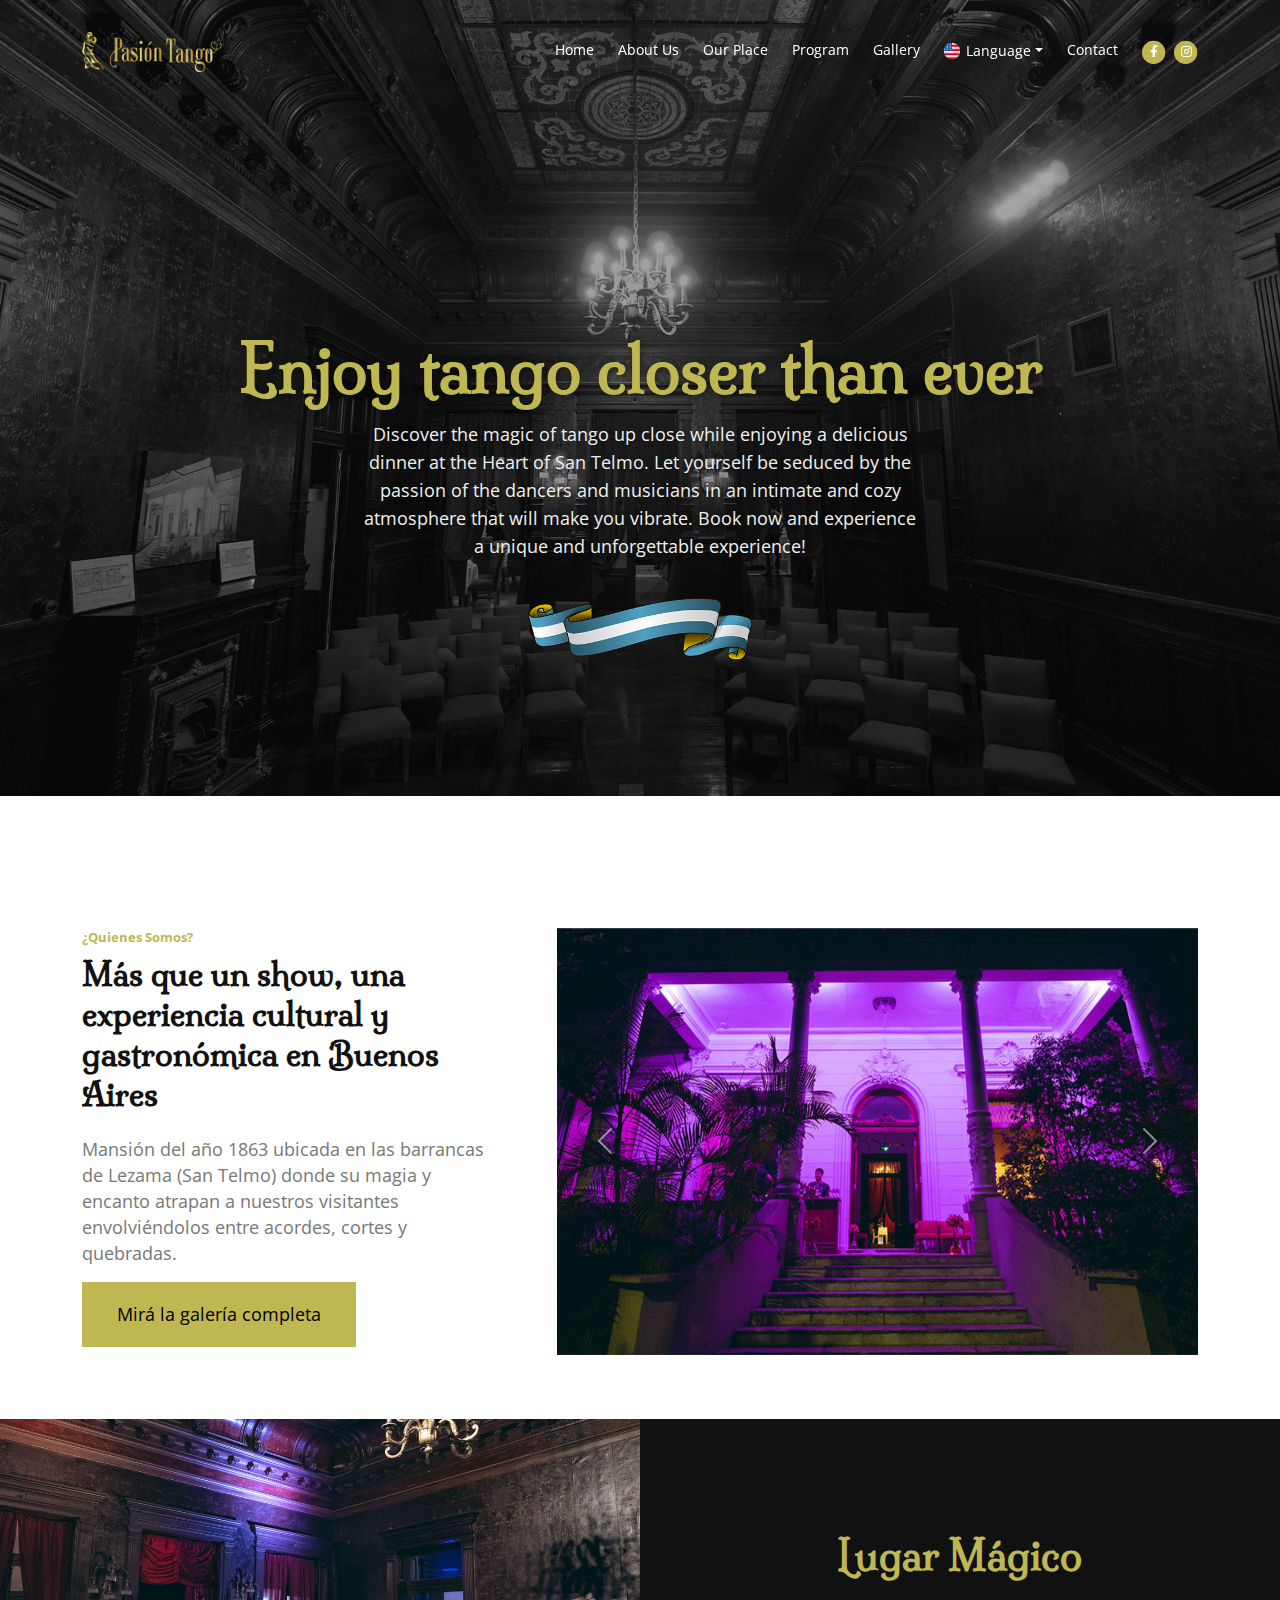
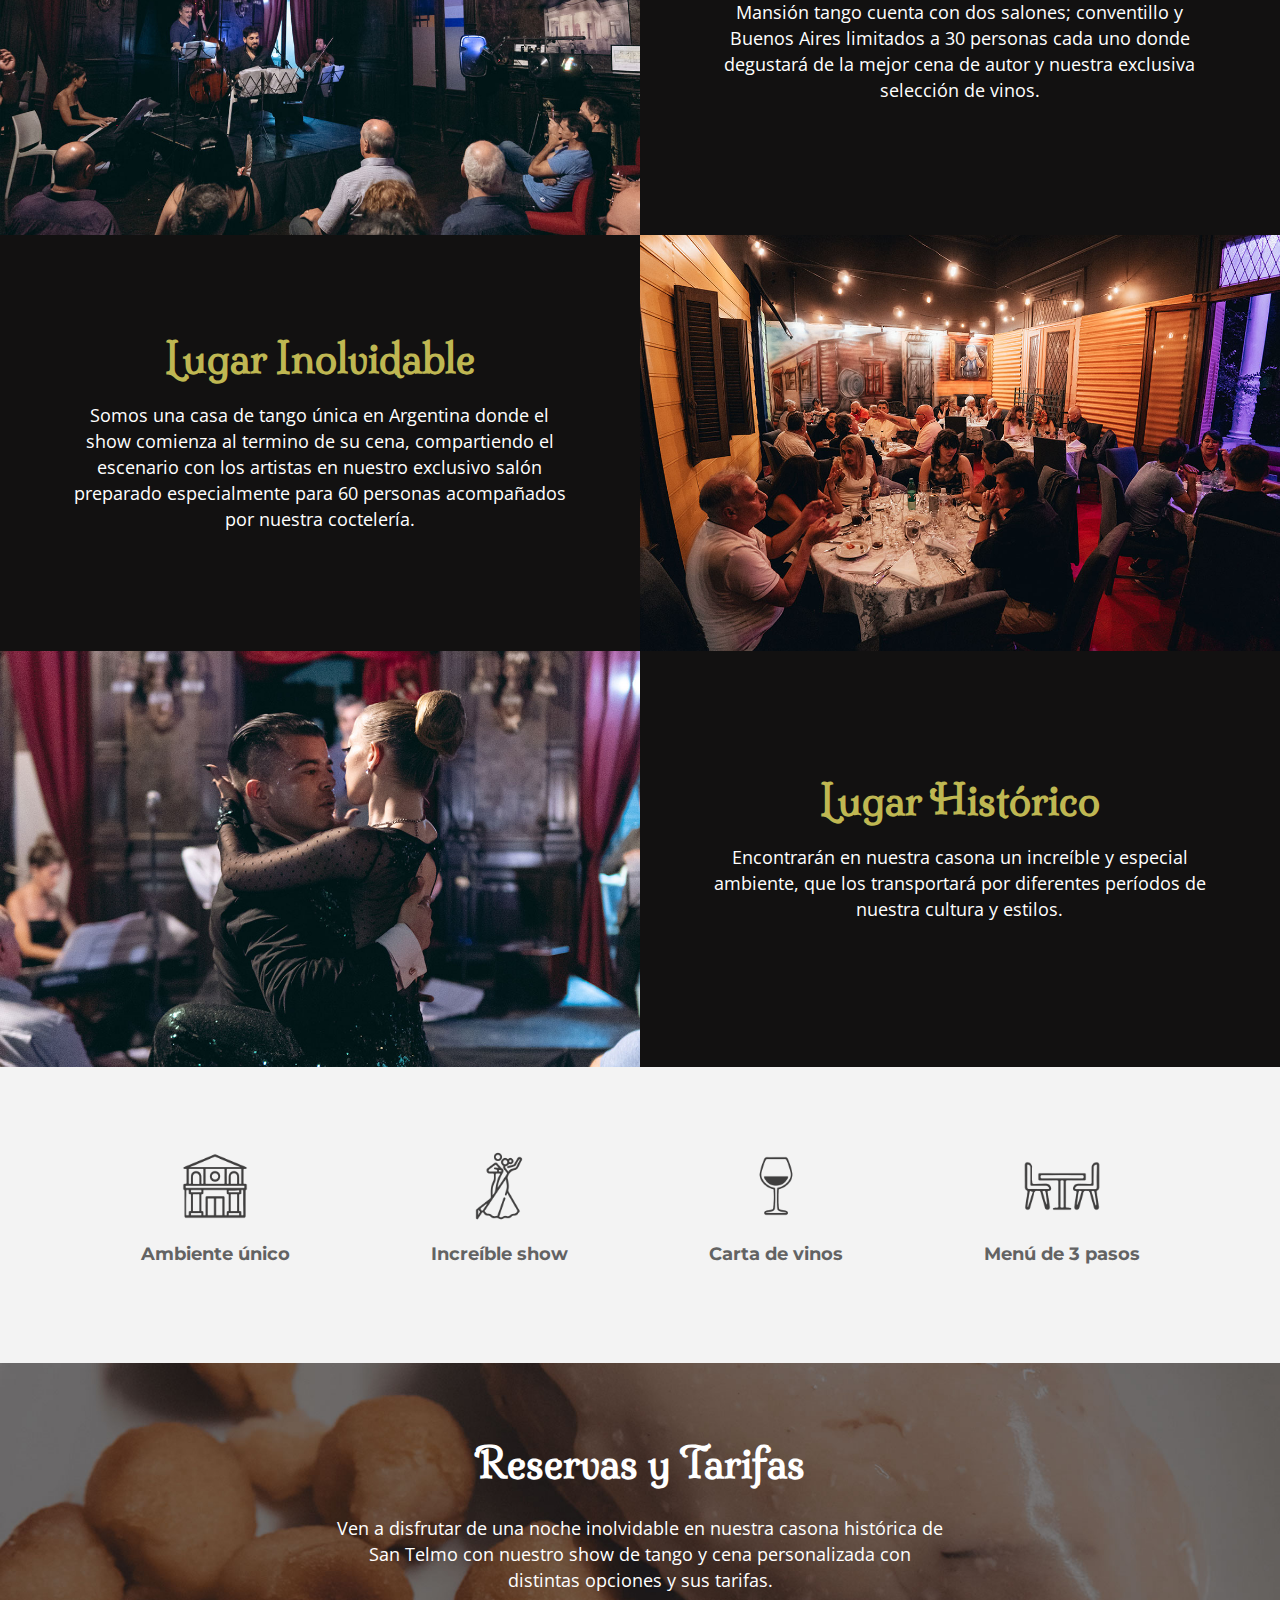
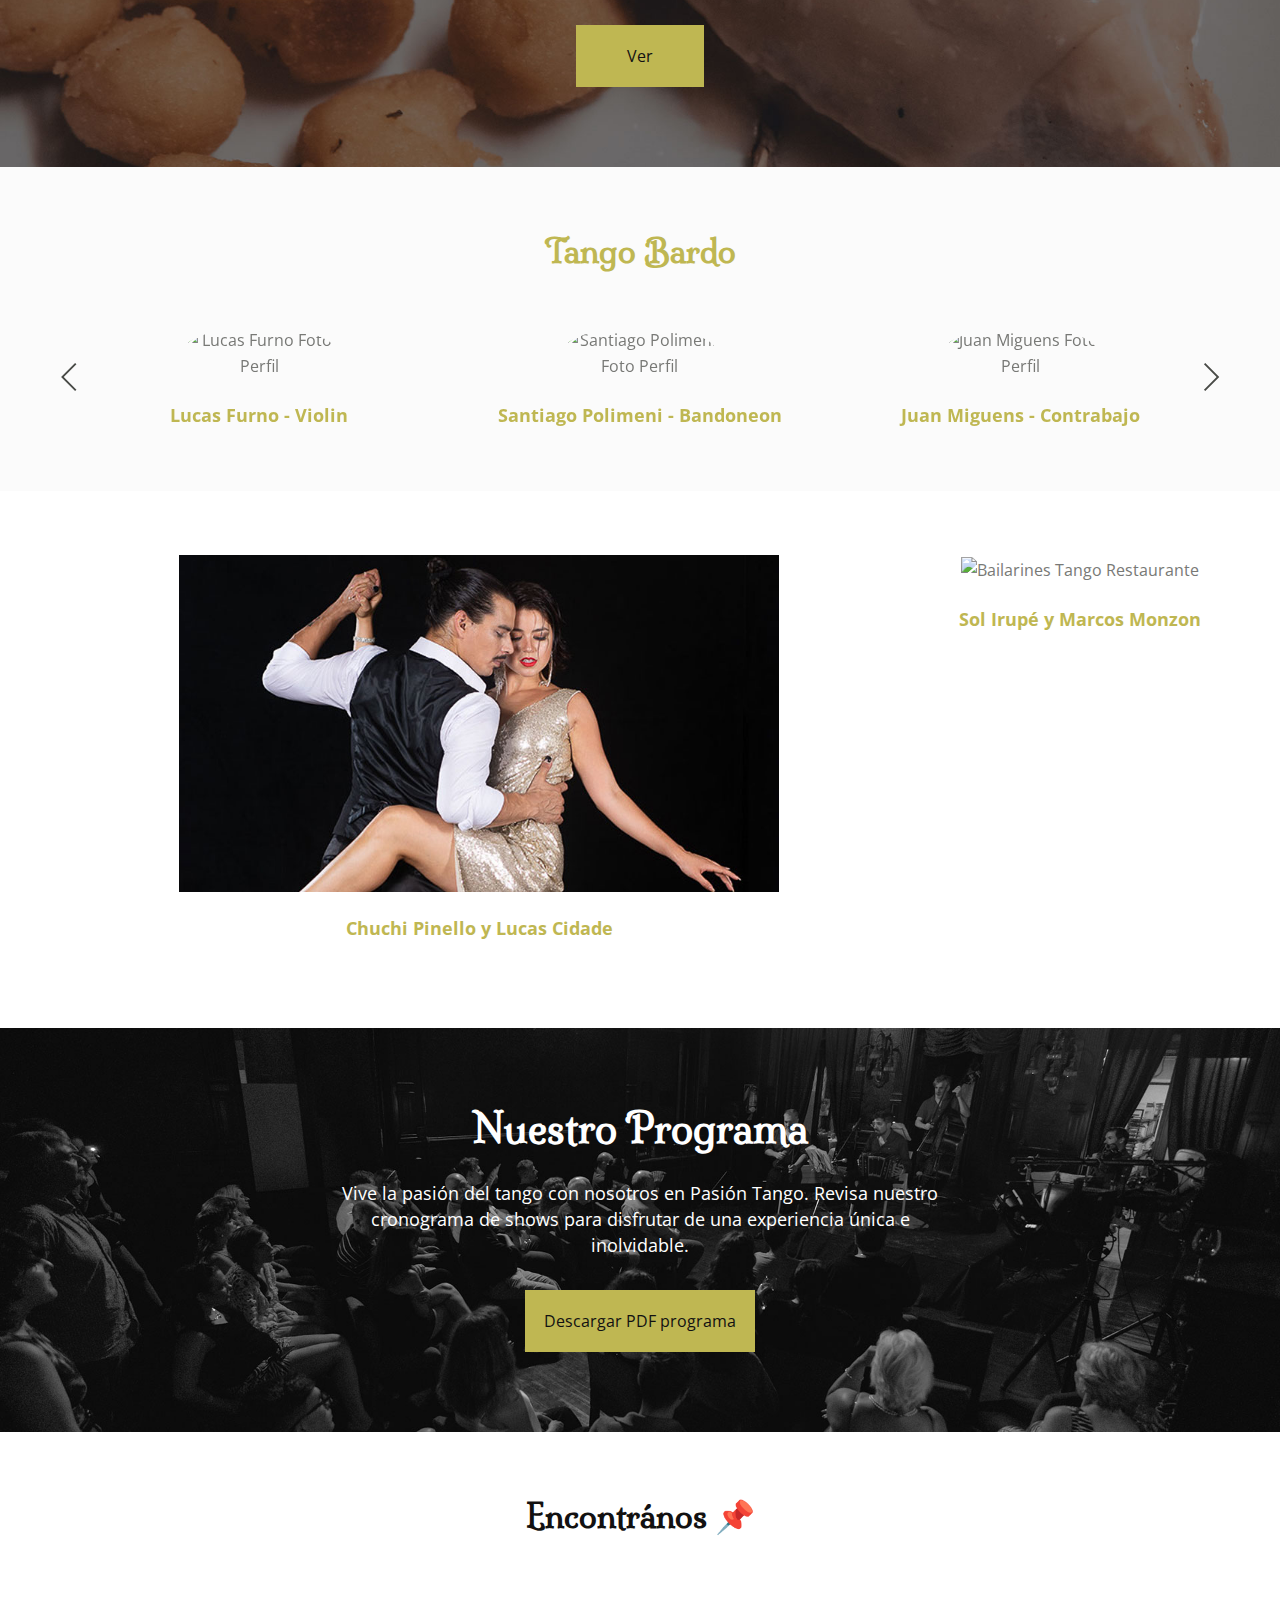
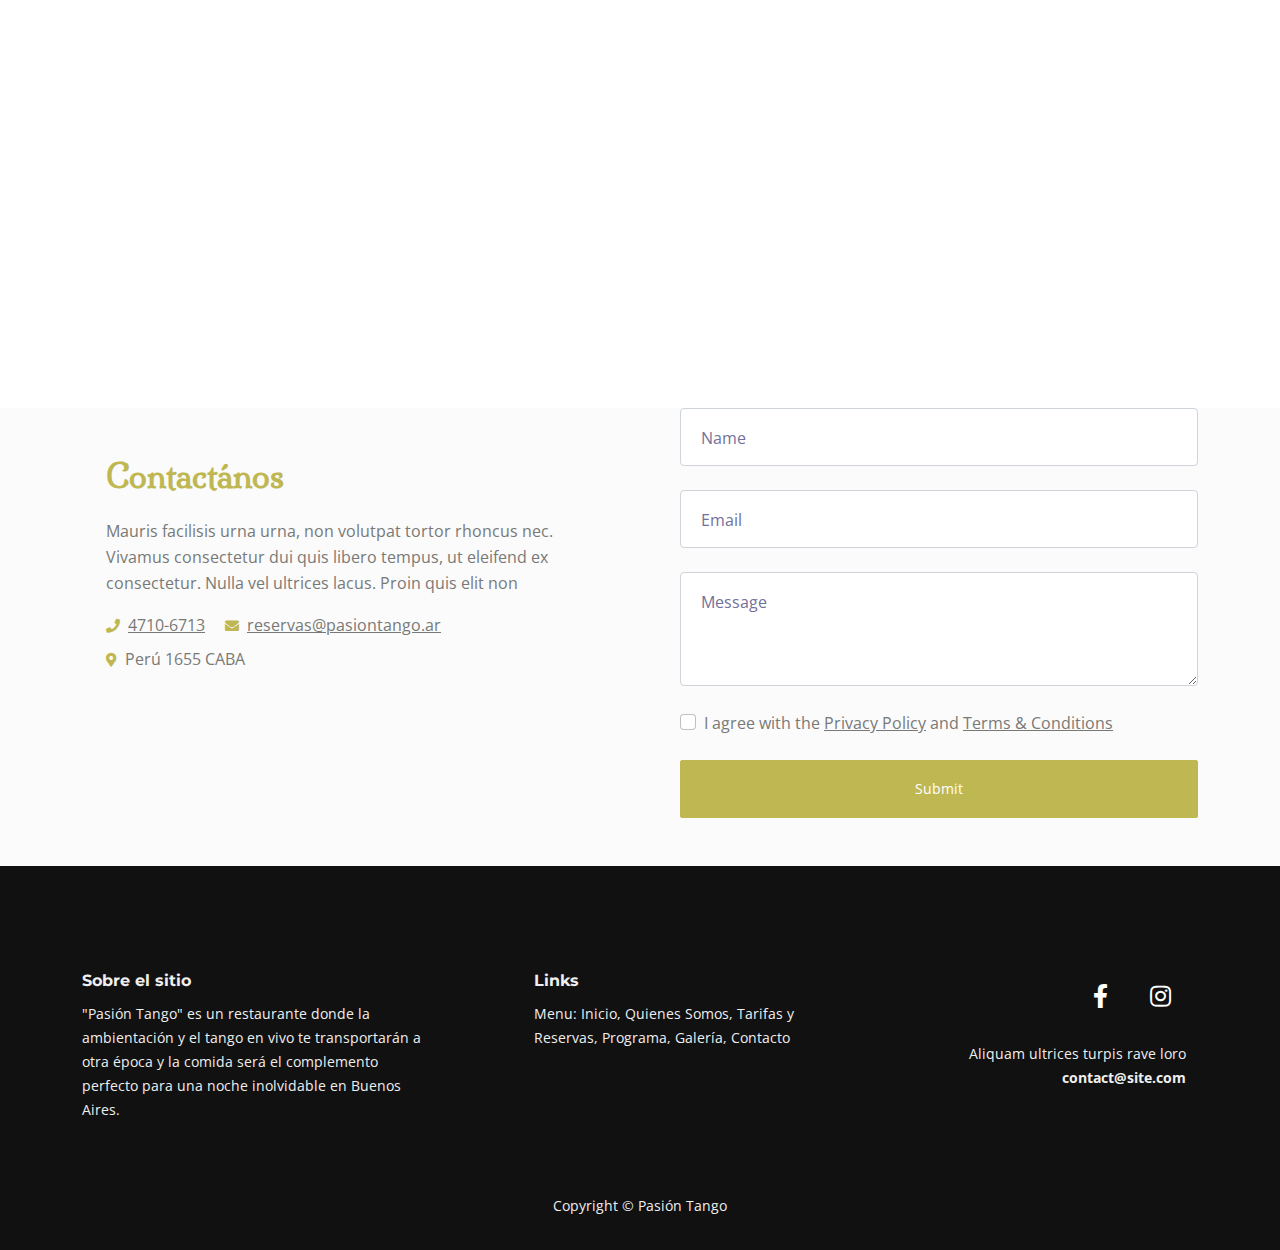
==== en/index.html @ 3864c531 "Fix src js, Remove contact form" ====
<!DOCTYPE html>
<html lang="es">
    <head>
        <script src="/js/recursos/head.js"></script>
    </head>
    <body data-bs-spy="scroll" data-bs-target="#navbarExample">
        
        <script src="/js/recursos/en/nav.js"></script>
        
        <!-- Header -->
        <header id="header" class="header">
            <div class="container">
                <div class="row">
                    <div class="col-lg-12">
                        <div class="text-container">
                            <h1 class="h1-large tituloPrincipal">Enjoy tango closer than ever</h1>
                            <p class="p-large">Discover the magic of tango up close while enjoying a delicious dinner at the
                                Heart of San Telmo. Let yourself be seduced by the passion of the dancers and musicians in
                                an intimate and cozy atmosphere that will make you vibrate. Book now and experience a
                                unique and unforgettable experience!</p>
                            <img class="logoBandera" src="/images/logos/logos-01.png" alt="Bandera argentina" loading="lazy">
                        </div> <!-- end of text-container -->
                    </div> <!-- end of col -->
                </div> <!-- end of row -->
            </div> <!-- end of container -->
        </header> <!-- end of header -->
        <!-- end of header -->

        <!-- Intro -->
        <div id="quienes-somos" class="basic-1">
            <div class="container">
                <div class="row">
                    <div class="col-lg-5">
                        <div class="text-container">
                            <div class="section-title">¿Quienes Somos?</div>
                            <h2 class="textoTipo1">Más que un show, una experiencia cultural y gastronómica en Buenos Aires</h2>
                            <p class="diesiochopx">Mansión del año 1863 ubicada en las barrancas de 
                                Lezama (San Telmo) donde su magia y encanto 
                                atrapan a nuestros visitantes envolviéndolos entre 
                                acordes, cortes y quebradas.</p>
                            <a href="/galeria/1.html"><button class="btn botonTipo1 text-black diesiochopx">Mirá la galería completa</button></a>
                        </div> <!-- end of text-container -->
                    </div> <!-- end of col -->
                    <div class="col-lg-7">
                        <div id="carouselExample" class="carousel slide">
                            <div class="carousel-inner">
                              <div class="carousel-item active">
                                <img src="/images/carrousel-1.jpg" class="d-block w-100" alt="Entrada Pasion Tango Restaurante" loading="lazy">
                              </div>
                              <div class="carousel-item">
                                <img src="/images/carrousel-2.jpg" class="d-block w-100" alt="Tragos Pasion Tango Restaurante" loading="lazy">
                              </div>
                              <div class="carousel-item">
                                <img src="/images/carrousel-3.jpg" class="d-block w-100" alt="Mesa Maradona Pintura Pasion Tango Restaurante" loading="lazy">
                              </div>
                              <div class="carousel-item">
                                <img src="/images/carrousel-4.jpg" class="d-block w-100" alt="Bailarines Pasion Tango Restaurante" loading="lazy">
                              </div>
                            </div>
                            <button class="carousel-control-prev" type="button" data-bs-target="#carouselExample" data-bs-slide="prev">
                              <span class="carousel-control-prev-icon" aria-hidden="true"></span>
                              <span class="visually-hidden">Anterior</span>
                            </button>
                            <button class="carousel-control-next" type="button" data-bs-target="#carouselExample" data-bs-slide="next">
                              <span class="carousel-control-next-icon" aria-hidden="true"></span>
                              <span class="visually-hidden">Siguiente</span>
                            </button>
                          </div>
                    </div> 
                </div>
            </div> 
        </div>

        <!-- Grid intercaldos -->
        
        <div id="nuestro-lugar" class="p-0 m-0">
            <div class="row p-0 m-0">
                <div class="col-12 col-md-6 order-2 order-md-1 p-0 bg-ordenamiento bg-pasiontango-1">
                    <!-- FONDO -->
                </div>
                <div class="col-12 col-md-6 bg-secundario order-1 order-md-2 d-flex justify-content-center align-items-center">
                    <div class="container w-90 text-center py-5">
                        <h2 class="fs-1 mb-4">Lugar Mágico</h2>
                        <p class="diesiochopx text-white">Mansión tango cuenta con dos salones; 
                            conventillo y Buenos Aires limitados a 30 
                            personas cada uno donde degustará de la 
                            mejor cena de autor y nuestra exclusiva 
                            selección de vinos.
                        </p>
                    </div>
                </div>
            </div>
            <div class="row p-0 m-0">
                <div class="col-12 col-md-6 bg-secundario d-flex justify-content-center align-items-center">
                    <div class="container w-90 text-center py-5">
                        <h2 class="fs-1 mb-4">Lugar Inolvidable</h2>
                        <p class="diesiochopx text-white">Somos una casa de tango única en Argentina 
                            donde el show comienza al termino de su cena, 
                            compartiendo el escenario con los artistas en 
                            nuestro exclusivo salón preparado 
                            especialmente para 60 personas acompañados 
                            por nuestra coctelería.
                        </p>
                    </div>
                </div>
                <div class="col-12 col-md-6 p-0 bg-ordenamiento bg-pasiontango-2">
                    <!-- FONDO -->
                </div>
            </div>
            <div class="row p-0 m-0">
                <div class="col-12 col-md-6 order-2 order-md-1 p-0 bg-ordenamiento bg-pasiontango-3">
                    <!-- FONDO -->
                </div>
                <div class="col-12 col-md-6 bg-secundario order-1 order-md-2 d-flex justify-content-center align-items-center">
                    <div class="container w-90 text-center py-5">
                        <h2 class="fs-1 mb-4">Lugar Histórico</h2>
                        <p class="diesiochopx text-white">Encontrarán en nuestra casona un increíble y 
                            especial ambiente, que los transportará por 
                            diferentes períodos de nuestra cultura y 
                            estilos.
                        </p>
                    </div>
                </div>
            </div>
        </div>

        
        <!-- Fin Grid intercaldos -->

        <div class="slider-1 bg-gris">
            <ul class="container list-unstyled li-space-lg d-flex justify-content-around flex-wrap gap-4">
                <li>
                    <img class="icon-li" src="/images/icon-ambiente.png" alt="Vector ambiente tango" loading="lazy">
                    <h5 class="diesiochopx texto-icon">Ambiente único</h5>
                </li>
                <li>
                    <img class="icon-li" src="/images/icon-show.png" alt="Vector tango baile" loading="lazy">
                    <h5 class="diesiochopx texto-icon">Increíble show</h5>
                </li>
                <li>
                    <img class="icon-li" src="/images/icon-vino.png" alt="Vector vino" loading="lazy">
                    <h5 class="diesiochopx texto-icon">Carta de vinos</h5>
                </li>
                <li>
                    <img class="icon-li" src="/images/icon-menu.png" alt="Vector mesa sillas" loading="lazy">
                    <h5 class="diesiochopx texto-icon">Menú de 3 pasos</h5>
                </li>

            </ul>
        </div>

        <!-- Tarifa -->
        <div class="container-fluid m-0 bg-tarifa text-center">
            <div class="container w-90 w-md-50">
                <h2 class="text-white pb-4 fs-1">Reservas y Tarifas</h2>
                <p class="diesiochopx text-white pb-3 ">Ven a disfrutar de una noche inolvidable 
                    en nuestra casona histórica de San Telmo con nuestro show de tango y cena
                        personalizada con distintas opciones y sus tarifas.
                </p>
                <a href="reservas.html"><button class="btn btn-seccion p-3 px-5">Ver</button></a>
            </div>
        </div>
        <!-- Fin Comida -->
        
        <!-- Testimonials -->
        <div class="slider-1 bg-gray">
            <div class="container">
                <div class="row">
                    <div class="col-lg-12">
                        <h2 class="h2-heading">Tango Bardo</h2>
                    </div> <!-- end of col -->
                </div> <!-- end of row -->
                <div class="row">
                    <div class="col-lg-12">

                        <!-- Card Slider -->
                        <div class="slider-container">
                            <div class="swiper-container card-slider">
                                <div class="swiper-wrapper">
                                    
                                    <!-- Slide -->
                                    <div class="swiper-slide">
                                        <div class="card">
                                            <img class="card-image w-50 h-50" src="images/artista-01.jpg" alt="Lucas Furno Foto Perfil" loading="lazy">
                                            <div class="card-body">
                                                <!-- <p class="testimonial-text">Mauris facilisis urna urna, non volutpat tortor rhoncus nec. Vivamus consectetur dui quis libero tempus ut eleifend</p> -->
                                                <p class="testimonial-author">Lucas Furno - Violin</p>
                                            </div>
                                        </div>
                                    </div> <!-- end of swiper-slide -->
                                    <!-- end of slide -->
            
                                    <!-- Slide -->
                                    <div class="swiper-slide">
                                        <div class="card">
                                            <img class="card-image w-50 h-50" src="images/artista-02.png" alt="Santiago Polimeni Foto Perfil" loading="lazy">
                                            <div class="card-body">
                                                <!-- <p class="testimonial-text">Mauris facilisis urna urna, non volutpat tortor rhoncus nec. Vivamus consectetur dui quis libero tempus ut eleifend</p> -->
                                                <p class="testimonial-author">Santiago Polimeni - Bandoneon</p>
                                            </div>
                                        </div>        
                                    </div> <!-- end of swiper-slide -->
                                    <!-- end of slide -->
            
                                    <!-- Slide -->
                                    <div class="swiper-slide">
                                        <div class="card">
                                            <img class="card-image w-50 h-50" src="images/artista-03.png" alt="Juan Miguens Foto Perfil" loading="lazy">
                                            <div class="card-body">
                                                <!-- <p class="testimonial-text">Mauris facilisis urna urna, non volutpat tortor rhoncus nec. Vivamus consectetur dui quis libero tempus ut eleifend</p> -->
                                                <p class="testimonial-author">Juan Miguens - Contrabajo</p>
                                            </div>
                                        </div>        
                                    </div> <!-- end of swiper-slide -->
                                    <!-- end of slide -->
            
                                    <!-- Slide -->
                                    <div class="swiper-slide">
                                        <div class="card">
                                            <img class="card-image w-50 h-50" src="images/artista-04.png" alt="Lorena Donvito Foto Perfil" loading="lazy">
                                            <div class="card-body">
                                                <!-- <p class="testimonial-text">Mauris facilisis urna urna, non volutpat tortor rhoncus nec. Vivamus consectetur dui quis libero tempus ut eleifend</p> -->
                                                <p class="testimonial-author">Lorena Donvito - Piano</p>
                                            </div>
                                        </div>
                                    </div> <!-- end of swiper-slide -->
                                    <!-- end of slide -->
            
                                    <!-- Slide -->
                                    <div class="swiper-slide">
                                        <div class="card">
                                            <img class="card-image w-50 h-50" src="images/artista-05.png" alt="Antonela Alfonso Foto Perfil" loading="lazy">
                                            <div class="card-body">
                                                <!-- <p class="testimonial-text">Mauris facilisis urna urna, non volutpat tortor rhoncus nec. Vivamus consectetur dui quis libero tempus ut eleifend</p> -->
                                                <p class="testimonial-author">Antonela Alfonso - Cantante</p>
                                            </div>
                                        </div>        
                                    </div> <!-- end of swiper-slide -->
                                    <!-- end of slide -->
                                
                                </div> <!-- end of swiper-wrapper -->
            
                                <!-- Add Arrows -->
                                <div class="swiper-button-next"></div>
                                <div class="swiper-button-prev"></div>
                                <!-- end of add arrows -->
            
                            </div> <!-- end of swiper-container -->
                        </div> <!-- end of slider-container -->
                        <!-- end of card slider -->

                    </div> <!-- end of col -->
                </div> <!-- end of row -->
            </div> <!-- end of container -->
        </div> <!-- end of slider-1 -->
        <!-- end of testimonials -->

        <!-- Bailarines -->

        <div class="slider-1">
            <div class="d-flex flex-wrap flex-md-nowrap justify-content-evenly text-center">
                <div>
                    <img class="w-75" src="/images/prueba-1.jpg" alt="Bailarines Tango Restaurante">
                    <p class="testimonial-author py-4">Chuchi Pinello y Lucas Cidade</p>
                </div>
                <div>
                    <img class="w-75" src="images/prueba-2.jpg" alt="Bailarines Tango Restaurante">
                    <p class="testimonial-author py-4">Sol Irupé y Marcos Monzon</p>
                </div>
            </div>
        </div>
        
        <!-- Programa -->
        <div id="programa" class="container-fluid m-0 bg-programa">
            <div class="container w-90 w-md-50 text-center">
                <h2 class="text-white pb-4 fs-1">Nuestro Programa</h2>
                <p class="diesiochopx text-white pb-3">Vive la pasión del tango con nosotros en Pasión Tango. Revisa 
                    nuestro cronograma de shows para disfrutar de una experiencia 
                    única e inolvidable.
                </p>
                <a href="#"><button class="btn btn-seccion p-3">Descargar PDF programa</button></a>
            </div>
        </div>
        <!-- Fin Programa -->

        <div class="slider-1">
            <div class="container">
                <h2 class="textoTipo1">Encontrános 📌</h2>
            </div>
            <div class="container-fluid d-flex justify-content-center">
                <iframe class="py-5 mapa" src="https://www.google.com/maps/embed?pb=!1m18!1m12!1m3!1d5579.065919482887!2d-58.37707742043907!3d-34.627922902210976!2m3!1f0!2f0!3f0!3m2!1i1024!2i768!4f13.1!3m3!1m2!1s0x95bccb32fc1816df%3A0x96a2feb05ee2905d!2sPer%C3%BA%201655%2C%20C1141%20CABA!5e0!3m2!1ses!2sar!4v1681873330015!5m2!1ses!2sar" width="80%" height="550px" style="border:0;" allowfullscreen="" loading="lazy" referrerpolicy="no-referrer-when-downgrade"></iframe>
            </div>
        </div>

        <!-- Contact -->
        <div id="contact" class="form-2 bg-gray pt-0">
            <div class="container">
                <div class="row">
                    <div class="col-lg-6">
                        <div class="container text-start">
                            <div class="d-flex justify-content-center justify-content-md-start">
                                <img class="contactanos-image mb-5" src="/images/contactanos-image.png" alt="Pasion Tango Diseño" loading="lazy">
                            </div>
                            <div>
                                <h2>Contactános</h2>
                                <p>Mauris facilisis urna urna, non volutpat tortor rhoncus nec. Vivamus consectetur dui quis libero tempus, ut eleifend ex consectetur. Nulla vel ultrices lacus. Proin quis elit non</p>
                                <ul class="list-unstyled li-space-lg">
                                    <li><i class="fas fa-phone"></i><a href="tel:003024630820">4710-6713</a></li>
                                    <li><i class="fas fa-envelope"></i><a href="mailto:reservas@pasiontango.ar">reservas@pasiontango.ar</a></li>
                                    <li class="address"><i class="fas fa-map-marker-alt"></i>Perú 1655 CABA</li>
                                </ul>
                            </div>
                        </div>
                    </div>
                    
                    <div class="col-lg-6">

                        <!-- Contact Form -->
                        <form>
                            <div class="mb-4 form-floating">
                                <input type="text" class="form-control" id="floatingInput4" placeholder="Name">
                                <label for="floatingInput4">Name</label>
                            </div>
                            <div class="mb-4 form-floating">
                                <input type="email" class="form-control" id="floatingInput5" placeholder="name@example.com">
                                <label for="floatingInput5">Email</label>
                            </div>
                            <div class="mb-4 form-floating">
                                <textarea class="form-control" id="floatingTextarea1" placeholder="Your message here" rows="4"></textarea>
                                <label for="floatingTextarea1">Message</label>
                            </div>
                            <div class="mb-4 form-check">
                                <input type="checkbox" class="form-check-input" id="exampleCheck2">
                                <label class="form-check-label" for="exampleCheck2">I agree with the <a href="privacy.html">Privacy Policy</a> and <a href="terms.html">Terms & Conditions</a></label>
                            </div>
                            <button type="submit" class="form-control-submit-button">Submit</button>
                        </form>
                        <!-- end of contact form -->
                        
                    </div> <!-- end of col -->
                </div> <!-- end of row -->
            </div> <!-- end of container -->
        </div> <!-- end of form-2 -->
        <!-- end of contact -->

        <script src="/js/recursos/footer.js"></script>

        <!-- Copyright -->
        <div class="copyright">
            <div class="container">
                <div class="row">
                    <div class="col-lg-12">
                        <p class="p-small">Copyright © Pasión Tango</p>
                    </div> <!-- end of col -->
                </div> <!-- enf of row -->
            </div> <!-- end of container -->
        </div> <!-- end of copyright --> 
        <!-- end of copyright -->
        

        <!-- Back To Top Button -->
        <button onclick="topFunction()" id="myBtn">
            <img src="../images/up-arrow.png" alt="alternative">
        </button>
        <!-- end of back to top button -->
            
        <!-- Scripts -->
        <script src="/js/bootstrap.min.js"></script> <!-- Bootstrap framework -->
        <script src="/js/swiper.min.js"></script> <!-- Swiper for image and text sliders -->
        <script src="/js/replaceme.min.js"></script> <!-- ReplaceMe for rotating text -->
        <script src="/js/isotope.pkgd.min.js"></script> <!-- Isotope for filter -->
        <script src="/js/scripts.js"></script> <!-- Custom scripts -->
    </body>
</html>
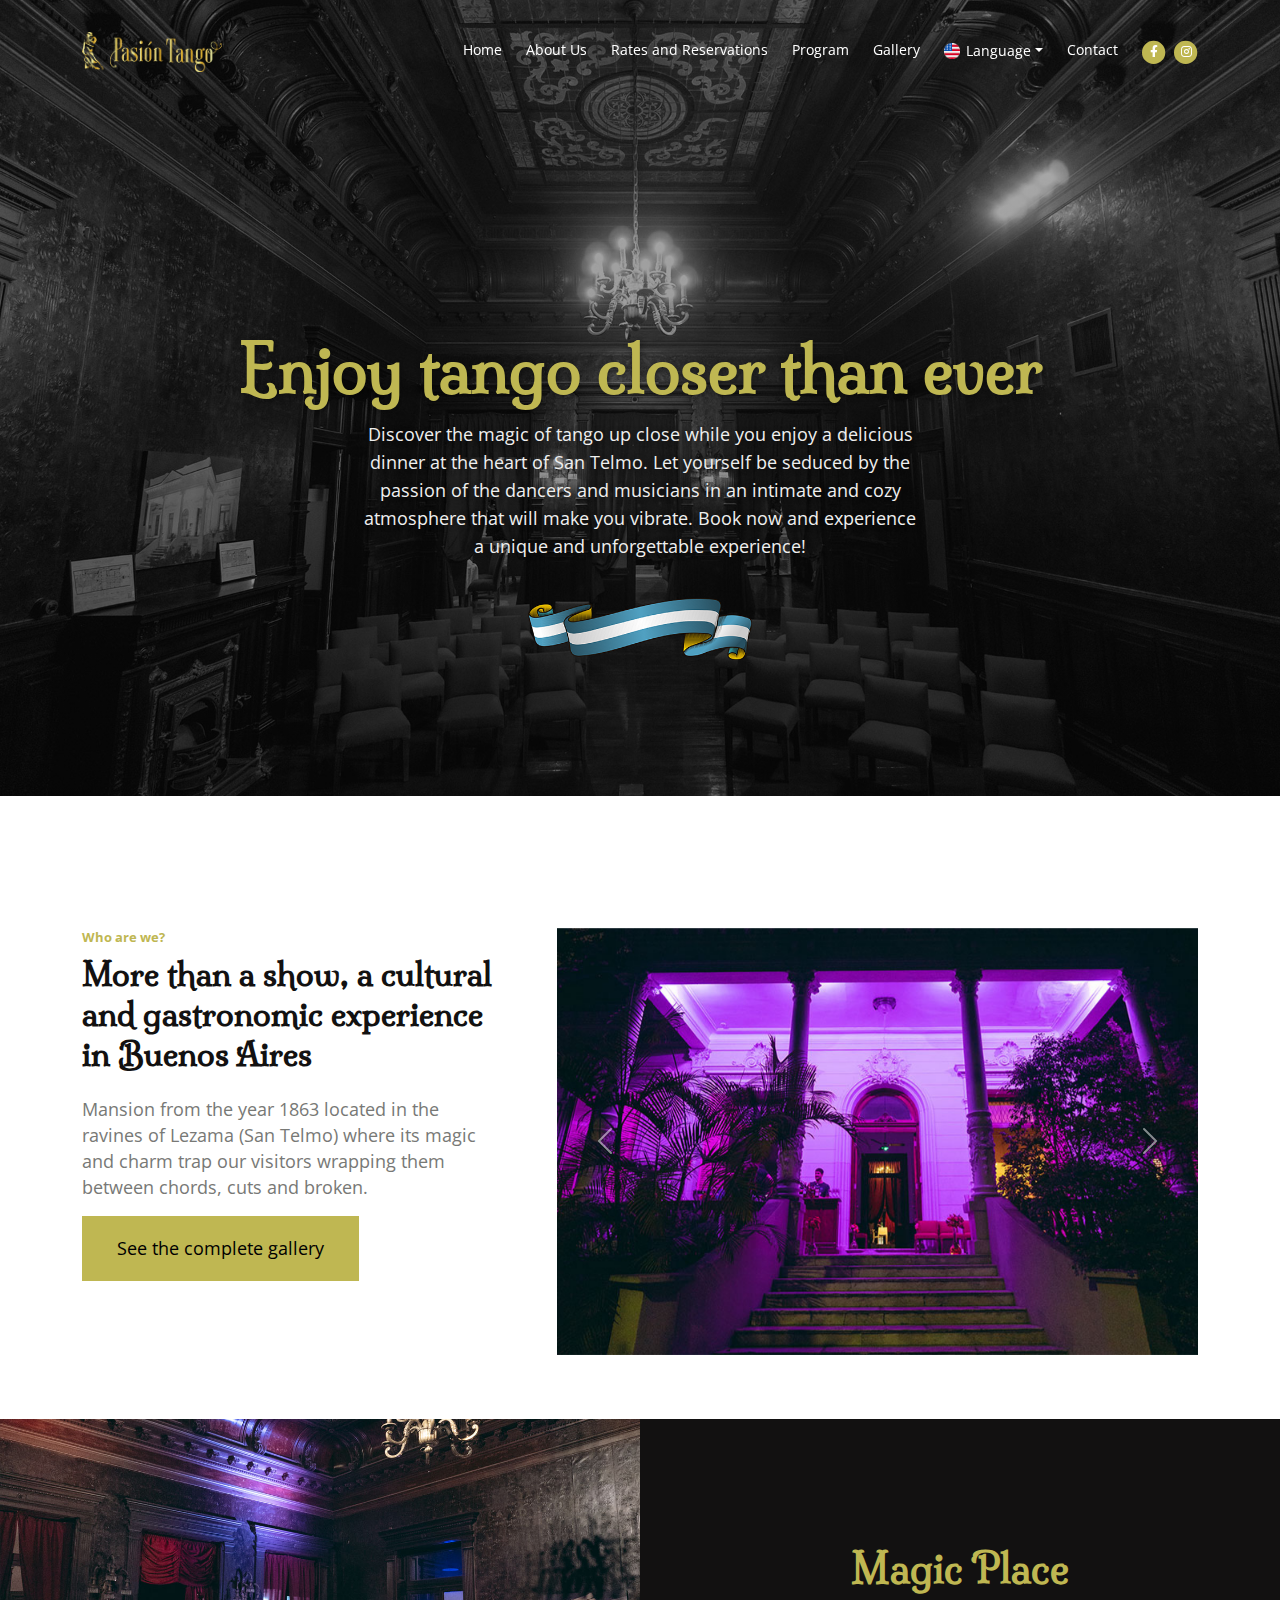
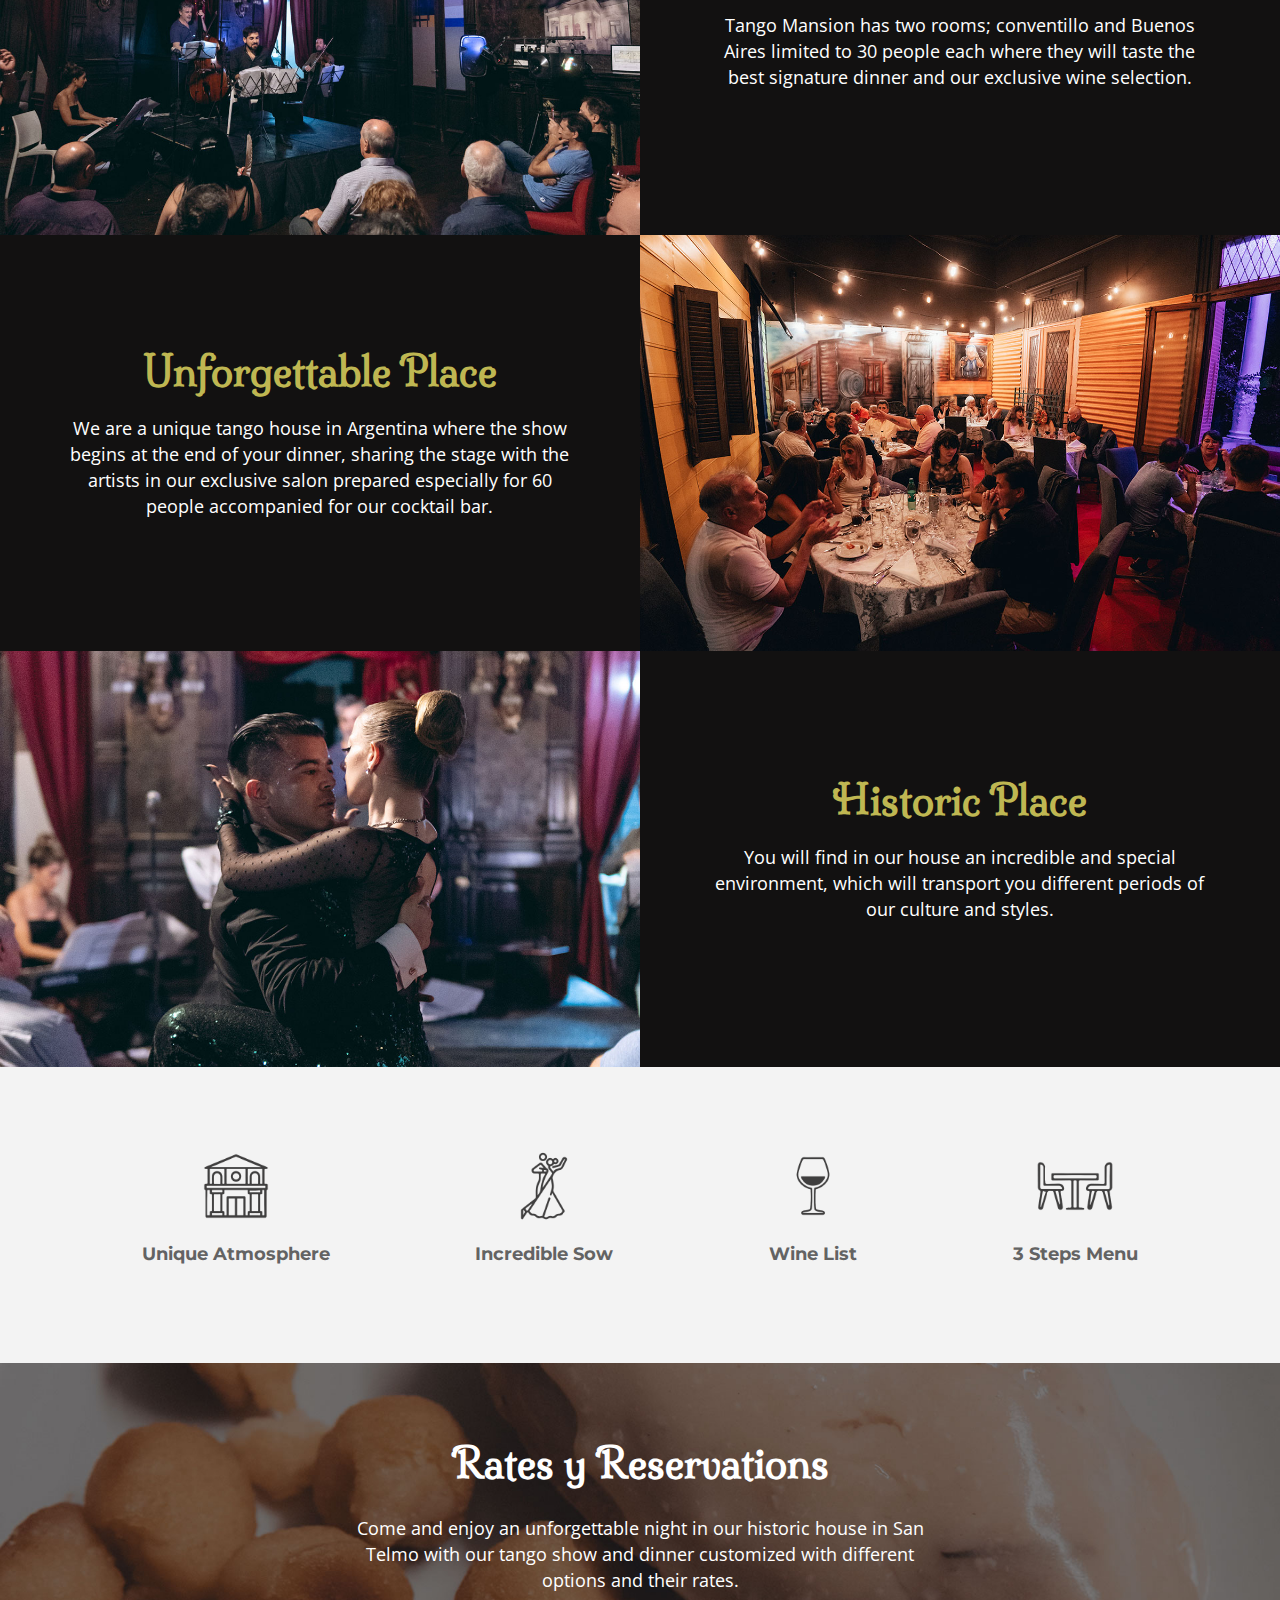
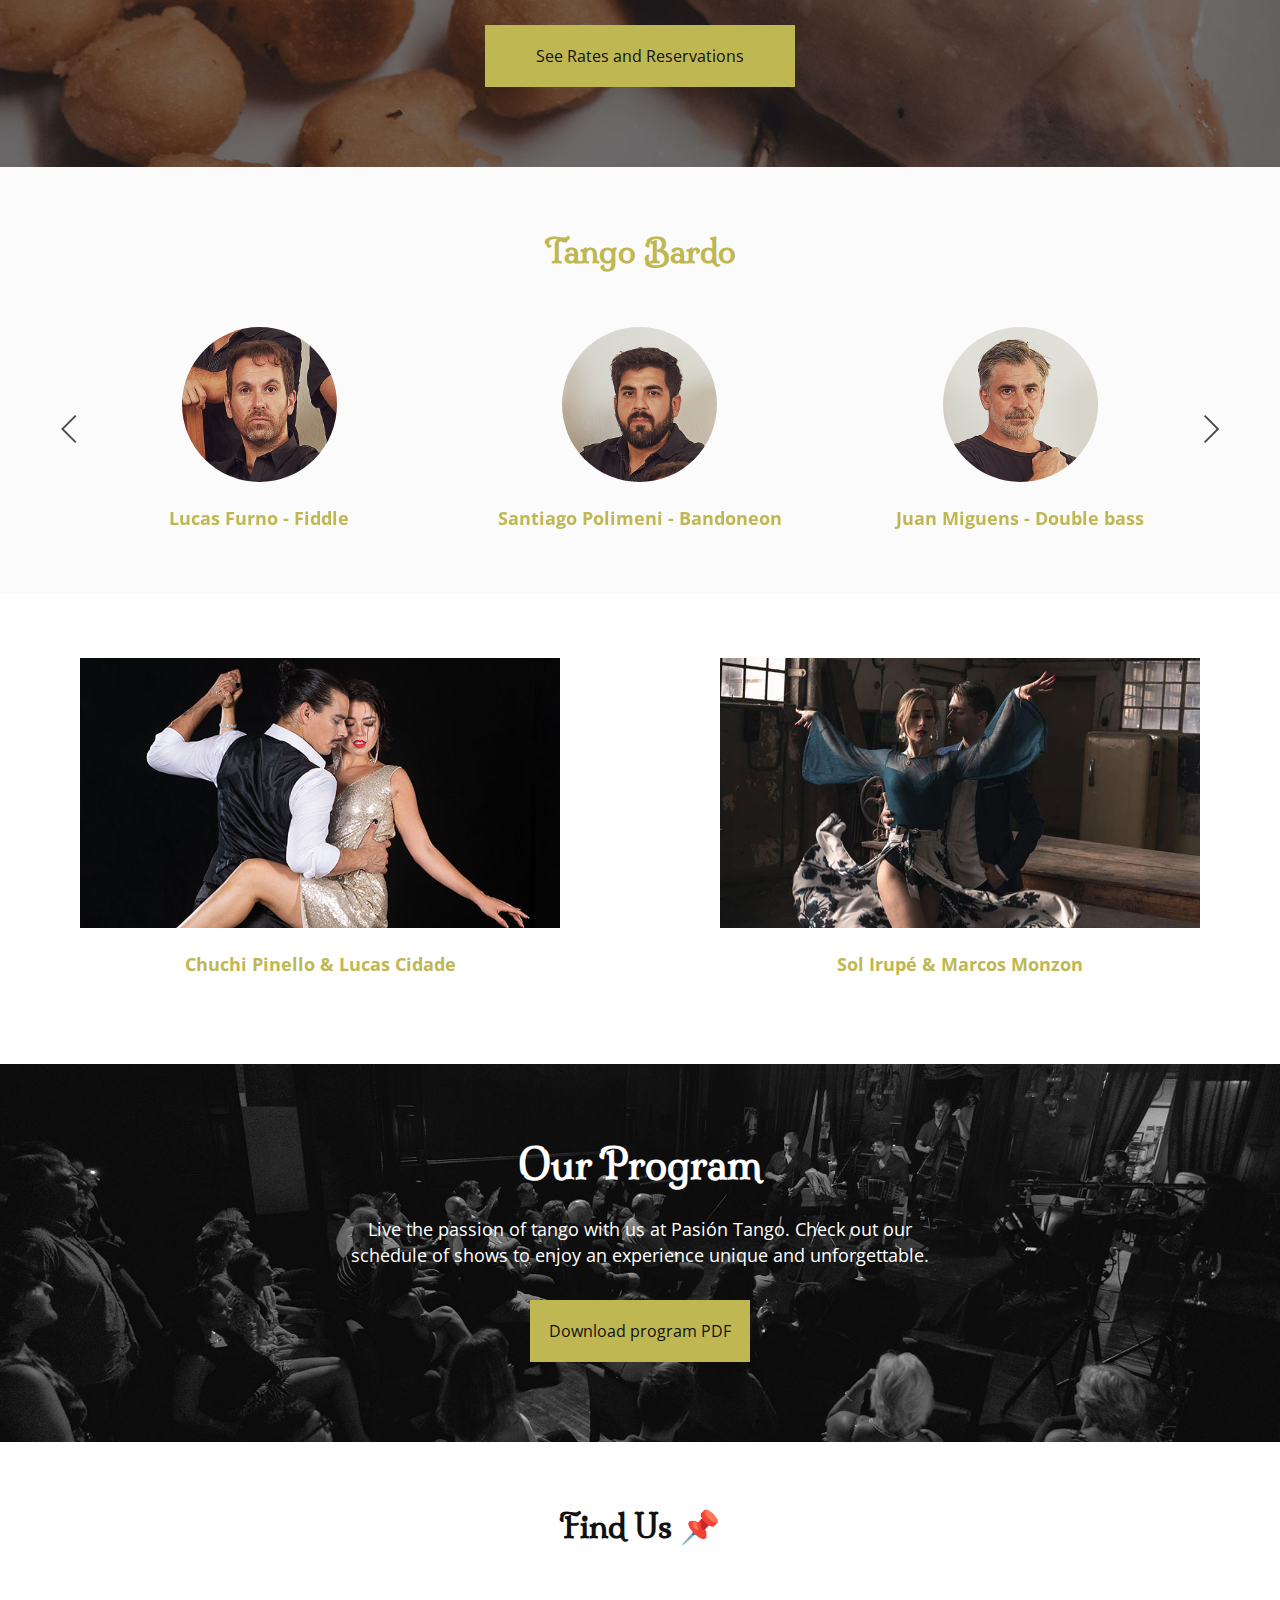
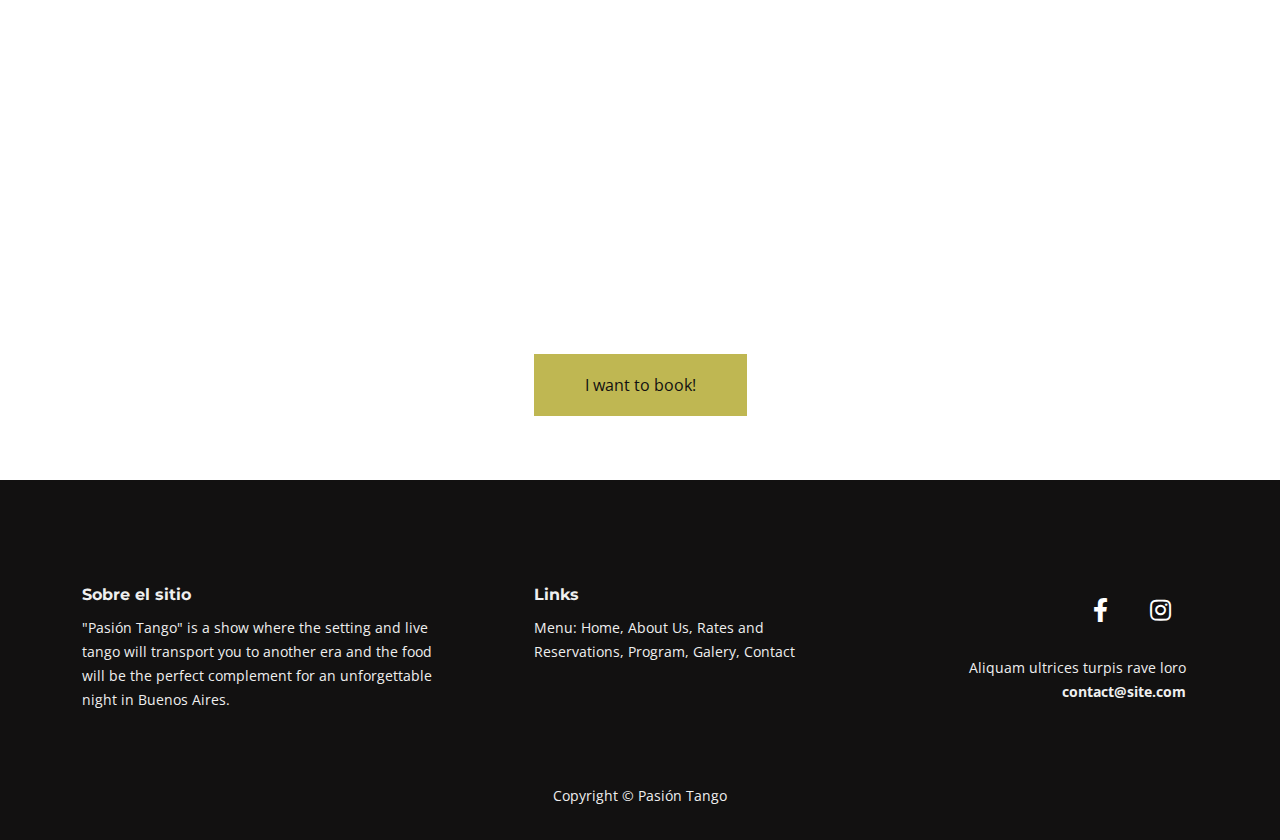
==== commit 423fe52a: "fix english language" ====
--- a/en/index.html
+++ b/en/index.html
@@ -14,8 +14,8 @@
                     <div class="col-lg-12">
                         <div class="text-container">
                             <h1 class="h1-large tituloPrincipal">Enjoy tango closer than ever</h1>
-                            <p class="p-large">Discover the magic of tango up close while enjoying a delicious dinner at the
-                                Heart of San Telmo. Let yourself be seduced by the passion of the dancers and musicians in
+                            <p class="p-large">Discover the magic of tango up close while you enjoy a delicious dinner at the
+                                heart of San Telmo. Let yourself be seduced by the passion of the dancers and musicians in
                                 an intimate and cozy atmosphere that will make you vibrate. Book now and experience a
                                 unique and unforgettable experience!</p>
                             <img class="logoBandera" src="/images/logos/logos-01.png" alt="Bandera argentina" loading="lazy">
@@ -32,13 +32,13 @@
                 <div class="row">
                     <div class="col-lg-5">
                         <div class="text-container">
-                            <div class="section-title">¿Quienes Somos?</div>
-                            <h2 class="textoTipo1">Más que un show, una experiencia cultural y gastronómica en Buenos Aires</h2>
-                            <p class="diesiochopx">Mansión del año 1863 ubicada en las barrancas de 
-                                Lezama (San Telmo) donde su magia y encanto 
-                                atrapan a nuestros visitantes envolviéndolos entre 
-                                acordes, cortes y quebradas.</p>
-                            <a href="/galeria/1.html"><button class="btn botonTipo1 text-black diesiochopx">Mirá la galería completa</button></a>
+                            <div class="section-title">Who are we?</div>
+                            <h2 class="textoTipo1">More than a show, a cultural and gastronomic experience in Buenos Aires</h2>
+                            <p class="diesiochopx">Mansion from the year 1863 located in the ravines of
+                                Lezama (San Telmo) where its magic and charm
+                                trap our visitors wrapping them between
+                                chords, cuts and broken.</p>
+                            <a href="/en/galeria/1.html"><button class="btn botonTipo1 text-black diesiochopx">See the complete gallery</button></a>
                         </div> <!-- end of text-container -->
                     </div> <!-- end of col -->
                     <div class="col-lg-7">
@@ -73,19 +73,19 @@
 
         <!-- Grid intercaldos -->
         
-        <div id="nuestro-lugar" class="p-0 m-0">
+        <div class="p-0 m-0">
             <div class="row p-0 m-0">
                 <div class="col-12 col-md-6 order-2 order-md-1 p-0 bg-ordenamiento bg-pasiontango-1">
                     <!-- FONDO -->
                 </div>
                 <div class="col-12 col-md-6 bg-secundario order-1 order-md-2 d-flex justify-content-center align-items-center">
                     <div class="container w-90 text-center py-5">
-                        <h2 class="fs-1 mb-4">Lugar Mágico</h2>
-                        <p class="diesiochopx text-white">Mansión tango cuenta con dos salones; 
-                            conventillo y Buenos Aires limitados a 30 
-                            personas cada uno donde degustará de la 
-                            mejor cena de autor y nuestra exclusiva 
-                            selección de vinos.
+                        <h2 class="fs-1 mb-4">Magic Place</h2>
+                        <p class="diesiochopx text-white">Tango Mansion has two rooms;
+                            conventillo and Buenos Aires limited to 30
+                            people each where they will taste the
+                            best signature dinner and our exclusive
+                            wine selection.
                         </p>
                     </div>
                 </div>
@@ -93,13 +93,13 @@
             <div class="row p-0 m-0">
                 <div class="col-12 col-md-6 bg-secundario d-flex justify-content-center align-items-center">
                     <div class="container w-90 text-center py-5">
-                        <h2 class="fs-1 mb-4">Lugar Inolvidable</h2>
-                        <p class="diesiochopx text-white">Somos una casa de tango única en Argentina 
-                            donde el show comienza al termino de su cena, 
-                            compartiendo el escenario con los artistas en 
-                            nuestro exclusivo salón preparado 
-                            especialmente para 60 personas acompañados 
-                            por nuestra coctelería.
+                        <h2 class="fs-1 mb-4">Unforgettable Place</h2>
+                        <p class="diesiochopx text-white">We are a unique tango house in Argentina
+                            where the show begins at the end of your dinner,
+                            sharing the stage with the artists in
+                            our exclusive salon prepared
+                            especially for 60 people accompanied
+                            for our cocktail bar.
                         </p>
                     </div>
                 </div>
@@ -113,11 +113,11 @@
                 </div>
                 <div class="col-12 col-md-6 bg-secundario order-1 order-md-2 d-flex justify-content-center align-items-center">
                     <div class="container w-90 text-center py-5">
-                        <h2 class="fs-1 mb-4">Lugar Histórico</h2>
-                        <p class="diesiochopx text-white">Encontrarán en nuestra casona un increíble y 
-                            especial ambiente, que los transportará por 
-                            diferentes períodos de nuestra cultura y 
-                            estilos.
+                        <h2 class="fs-1 mb-4">Historic Place</h2>
+                        <p class="diesiochopx text-white">You will find in our house an incredible and
+                            special environment, which will transport you
+                            different periods of our culture and
+                            styles.
                         </p>
                     </div>
                 </div>
@@ -131,33 +131,33 @@
             <ul class="container list-unstyled li-space-lg d-flex justify-content-around flex-wrap gap-4">
                 <li>
                     <img class="icon-li" src="/images/icon-ambiente.png" alt="Vector ambiente tango" loading="lazy">
-                    <h5 class="diesiochopx texto-icon">Ambiente único</h5>
+                    <h5 class="diesiochopx texto-icon">Unique Atmosphere</h5>
                 </li>
                 <li>
                     <img class="icon-li" src="/images/icon-show.png" alt="Vector tango baile" loading="lazy">
-                    <h5 class="diesiochopx texto-icon">Increíble show</h5>
+                    <h5 class="diesiochopx texto-icon">Incredible Sow</h5>
                 </li>
                 <li>
                     <img class="icon-li" src="/images/icon-vino.png" alt="Vector vino" loading="lazy">
-                    <h5 class="diesiochopx texto-icon">Carta de vinos</h5>
+                    <h5 class="diesiochopx texto-icon">Wine List</h5>
                 </li>
                 <li>
                     <img class="icon-li" src="/images/icon-menu.png" alt="Vector mesa sillas" loading="lazy">
-                    <h5 class="diesiochopx texto-icon">Menú de 3 pasos</h5>
+                    <h5 class="diesiochopx texto-icon">3 Steps Menu</h5>
                 </li>
 
             </ul>
         </div>
 
         <!-- Tarifa -->
-        <div class="container-fluid m-0 bg-tarifa text-center">
+        <div id="tarifas-reservas" class="container-fluid m-0 bg-tarifa text-center">
             <div class="container w-90 w-md-50">
-                <h2 class="text-white pb-4 fs-1">Reservas y Tarifas</h2>
-                <p class="diesiochopx text-white pb-3 ">Ven a disfrutar de una noche inolvidable 
-                    en nuestra casona histórica de San Telmo con nuestro show de tango y cena
-                        personalizada con distintas opciones y sus tarifas.
+                <h2 class="text-white pb-4 fs-1">Rates y Reservations</h2>
+                <p class="diesiochopx text-white pb-3 ">Come and enjoy an unforgettable night
+                    in our historic house in San Telmo with our tango show and dinner
+                        customized with different options and their rates.
                 </p>
-                <a href="reservas.html"><button class="btn btn-seccion p-3 px-5">Ver</button></a>
+                <a href="/en/reservas.html"><button class="btn btn-seccion p-3 px-5">See Rates and Reservations</button></a>
             </div>
         </div>
         <!-- Fin Comida -->
@@ -181,10 +181,10 @@
                                     <!-- Slide -->
                                     <div class="swiper-slide">
                                         <div class="card">
-                                            <img class="card-image w-50 h-50" src="images/artista-01.jpg" alt="Lucas Furno Foto Perfil" loading="lazy">
-                                            <div class="card-body">
-                                                <!-- <p class="testimonial-text">Mauris facilisis urna urna, non volutpat tortor rhoncus nec. Vivamus consectetur dui quis libero tempus ut eleifend</p> -->
-                                                <p class="testimonial-author">Lucas Furno - Violin</p>
+                                            <img class="card-image w-50 h-50" src="/images/artista-01.jpg" alt="Lucas Furno Foto Perfil" loading="lazy">
+                                            <div class="card-body">
+                                                <!-- <p class="testimonial-text">Mauris facilisis urna urna, non volutpat tortor rhoncus nec. Vivamus consectetur dui quis libero tempus ut eleifend</p> -->
+                                                <p class="testimonial-author">Lucas Furno - Fiddle</p>
                                             </div>
                                         </div>
                                     </div> <!-- end of swiper-slide -->
@@ -193,7 +193,7 @@
                                     <!-- Slide -->
                                     <div class="swiper-slide">
                                         <div class="card">
-                                            <img class="card-image w-50 h-50" src="images/artista-02.png" alt="Santiago Polimeni Foto Perfil" loading="lazy">
+                                            <img class="card-image w-50 h-50" src="/images/artista-02.png" alt="Santiago Polimeni Foto Perfil" loading="lazy">
                                             <div class="card-body">
                                                 <!-- <p class="testimonial-text">Mauris facilisis urna urna, non volutpat tortor rhoncus nec. Vivamus consectetur dui quis libero tempus ut eleifend</p> -->
                                                 <p class="testimonial-author">Santiago Polimeni - Bandoneon</p>
@@ -205,10 +205,10 @@
                                     <!-- Slide -->
                                     <div class="swiper-slide">
                                         <div class="card">
-                                            <img class="card-image w-50 h-50" src="images/artista-03.png" alt="Juan Miguens Foto Perfil" loading="lazy">
-                                            <div class="card-body">
-                                                <!-- <p class="testimonial-text">Mauris facilisis urna urna, non volutpat tortor rhoncus nec. Vivamus consectetur dui quis libero tempus ut eleifend</p> -->
-                                                <p class="testimonial-author">Juan Miguens - Contrabajo</p>
+                                            <img class="card-image w-50 h-50" src="/images/artista-03.png" alt="Juan Miguens Foto Perfil" loading="lazy">
+                                            <div class="card-body">
+                                                <!-- <p class="testimonial-text">Mauris facilisis urna urna, non volutpat tortor rhoncus nec. Vivamus consectetur dui quis libero tempus ut eleifend</p> -->
+                                                <p class="testimonial-author">Juan Miguens - Double bass</p>
                                             </div>
                                         </div>        
                                     </div> <!-- end of swiper-slide -->
@@ -217,7 +217,7 @@
                                     <!-- Slide -->
                                     <div class="swiper-slide">
                                         <div class="card">
-                                            <img class="card-image w-50 h-50" src="images/artista-04.png" alt="Lorena Donvito Foto Perfil" loading="lazy">
+                                            <img class="card-image w-50 h-50" src="/images/artista-04.png" alt="Lorena Donvito Foto Perfil" loading="lazy">
                                             <div class="card-body">
                                                 <!-- <p class="testimonial-text">Mauris facilisis urna urna, non volutpat tortor rhoncus nec. Vivamus consectetur dui quis libero tempus ut eleifend</p> -->
                                                 <p class="testimonial-author">Lorena Donvito - Piano</p>
@@ -229,10 +229,10 @@
                                     <!-- Slide -->
                                     <div class="swiper-slide">
                                         <div class="card">
-                                            <img class="card-image w-50 h-50" src="images/artista-05.png" alt="Antonela Alfonso Foto Perfil" loading="lazy">
-                                            <div class="card-body">
-                                                <!-- <p class="testimonial-text">Mauris facilisis urna urna, non volutpat tortor rhoncus nec. Vivamus consectetur dui quis libero tempus ut eleifend</p> -->
-                                                <p class="testimonial-author">Antonela Alfonso - Cantante</p>
+                                            <img class="card-image w-50 h-50" src="/images/artista-05.png" alt="Antonela Alfonso Foto Perfil" loading="lazy">
+                                            <div class="card-body">
+                                                <!-- <p class="testimonial-text">Mauris facilisis urna urna, non volutpat tortor rhoncus nec. Vivamus consectetur dui quis libero tempus ut eleifend</p> -->
+                                                <p class="testimonial-author">Antonela Alfonso - Singer</p>
                                             </div>
                                         </div>        
                                     </div> <!-- end of swiper-slide -->
@@ -261,11 +261,11 @@
             <div class="d-flex flex-wrap flex-md-nowrap justify-content-evenly text-center">
                 <div>
                     <img class="w-75" src="/images/prueba-1.jpg" alt="Bailarines Tango Restaurante">
-                    <p class="testimonial-author py-4">Chuchi Pinello y Lucas Cidade</p>
+                    <p class="testimonial-author py-4">Chuchi Pinello & Lucas Cidade</p>
                 </div>
                 <div>
-                    <img class="w-75" src="images/prueba-2.jpg" alt="Bailarines Tango Restaurante">
-                    <p class="testimonial-author py-4">Sol Irupé y Marcos Monzon</p>
+                    <img class="w-75" src="/images/prueba-2.jpg" alt="Bailarines Tango Restaurante">
+                    <p class="testimonial-author py-4">Sol Irupé & Marcos Monzon</p>
                 </div>
             </div>
         </div>
@@ -273,77 +273,29 @@
         <!-- Programa -->
         <div id="programa" class="container-fluid m-0 bg-programa">
             <div class="container w-90 w-md-50 text-center">
-                <h2 class="text-white pb-4 fs-1">Nuestro Programa</h2>
-                <p class="diesiochopx text-white pb-3">Vive la pasión del tango con nosotros en Pasión Tango. Revisa 
-                    nuestro cronograma de shows para disfrutar de una experiencia 
-                    única e inolvidable.
+                <h2 class="text-white pb-4 fs-1">Our Program</h2>
+                <p class="diesiochopx text-white pb-3">Live the passion of tango with us at Pasión Tango. Check out
+                    our schedule of shows to enjoy an experience
+                    unique and unforgettable.
                 </p>
-                <a href="#"><button class="btn btn-seccion p-3">Descargar PDF programa</button></a>
+                <a href="#"><button class="btn btn-seccion p-3">Download program PDF</button></a>
             </div>
         </div>
         <!-- Fin Programa -->
 
-        <div class="slider-1">
-            <div class="container">
-                <h2 class="textoTipo1">Encontrános 📌</h2>
+        <!-- Contacto -->
+        <div id="contact" class="slider-1">
+            <div class="container">
+                <h2 class="textoTipo1">Find Us 📌</h2>
             </div>
             <div class="container-fluid d-flex justify-content-center">
                 <iframe class="py-5 mapa" src="https://www.google.com/maps/embed?pb=!1m18!1m12!1m3!1d5579.065919482887!2d-58.37707742043907!3d-34.627922902210976!2m3!1f0!2f0!3f0!3m2!1i1024!2i768!4f13.1!3m3!1m2!1s0x95bccb32fc1816df%3A0x96a2feb05ee2905d!2sPer%C3%BA%201655%2C%20C1141%20CABA!5e0!3m2!1ses!2sar!4v1681873330015!5m2!1ses!2sar" width="80%" height="550px" style="border:0;" allowfullscreen="" loading="lazy" referrerpolicy="no-referrer-when-downgrade"></iframe>
             </div>
-        </div>
-
-        <!-- Contact -->
-        <div id="contact" class="form-2 bg-gray pt-0">
-            <div class="container">
-                <div class="row">
-                    <div class="col-lg-6">
-                        <div class="container text-start">
-                            <div class="d-flex justify-content-center justify-content-md-start">
-                                <img class="contactanos-image mb-5" src="/images/contactanos-image.png" alt="Pasion Tango Diseño" loading="lazy">
-                            </div>
-                            <div>
-                                <h2>Contactános</h2>
-                                <p>Mauris facilisis urna urna, non volutpat tortor rhoncus nec. Vivamus consectetur dui quis libero tempus, ut eleifend ex consectetur. Nulla vel ultrices lacus. Proin quis elit non</p>
-                                <ul class="list-unstyled li-space-lg">
-                                    <li><i class="fas fa-phone"></i><a href="tel:003024630820">4710-6713</a></li>
-                                    <li><i class="fas fa-envelope"></i><a href="mailto:reservas@pasiontango.ar">reservas@pasiontango.ar</a></li>
-                                    <li class="address"><i class="fas fa-map-marker-alt"></i>Perú 1655 CABA</li>
-                                </ul>
-                            </div>
-                        </div>
-                    </div>
-                    
-                    <div class="col-lg-6">
-
-                        <!-- Contact Form -->
-                        <form>
-                            <div class="mb-4 form-floating">
-                                <input type="text" class="form-control" id="floatingInput4" placeholder="Name">
-                                <label for="floatingInput4">Name</label>
-                            </div>
-                            <div class="mb-4 form-floating">
-                                <input type="email" class="form-control" id="floatingInput5" placeholder="name@example.com">
-                                <label for="floatingInput5">Email</label>
-                            </div>
-                            <div class="mb-4 form-floating">
-                                <textarea class="form-control" id="floatingTextarea1" placeholder="Your message here" rows="4"></textarea>
-                                <label for="floatingTextarea1">Message</label>
-                            </div>
-                            <div class="mb-4 form-check">
-                                <input type="checkbox" class="form-check-input" id="exampleCheck2">
-                                <label class="form-check-label" for="exampleCheck2">I agree with the <a href="privacy.html">Privacy Policy</a> and <a href="terms.html">Terms & Conditions</a></label>
-                            </div>
-                            <button type="submit" class="form-control-submit-button">Submit</button>
-                        </form>
-                        <!-- end of contact form -->
-                        
-                    </div> <!-- end of col -->
-                </div> <!-- end of row -->
-            </div> <!-- end of container -->
-        </div> <!-- end of form-2 -->
-        <!-- end of contact -->
-
-        <script src="/js/recursos/footer.js"></script>
+                <a href="/en/index.html#tarifas-reservas"><button class="btn btn-seccion p-3 px-5">I want to book!</button></a>
+        </div>
+        <!-- Fin Contacto -->
+    
+            <script src="/js/recursos/en/footer.js"></script>
 
         <!-- Copyright -->
         <div class="copyright">
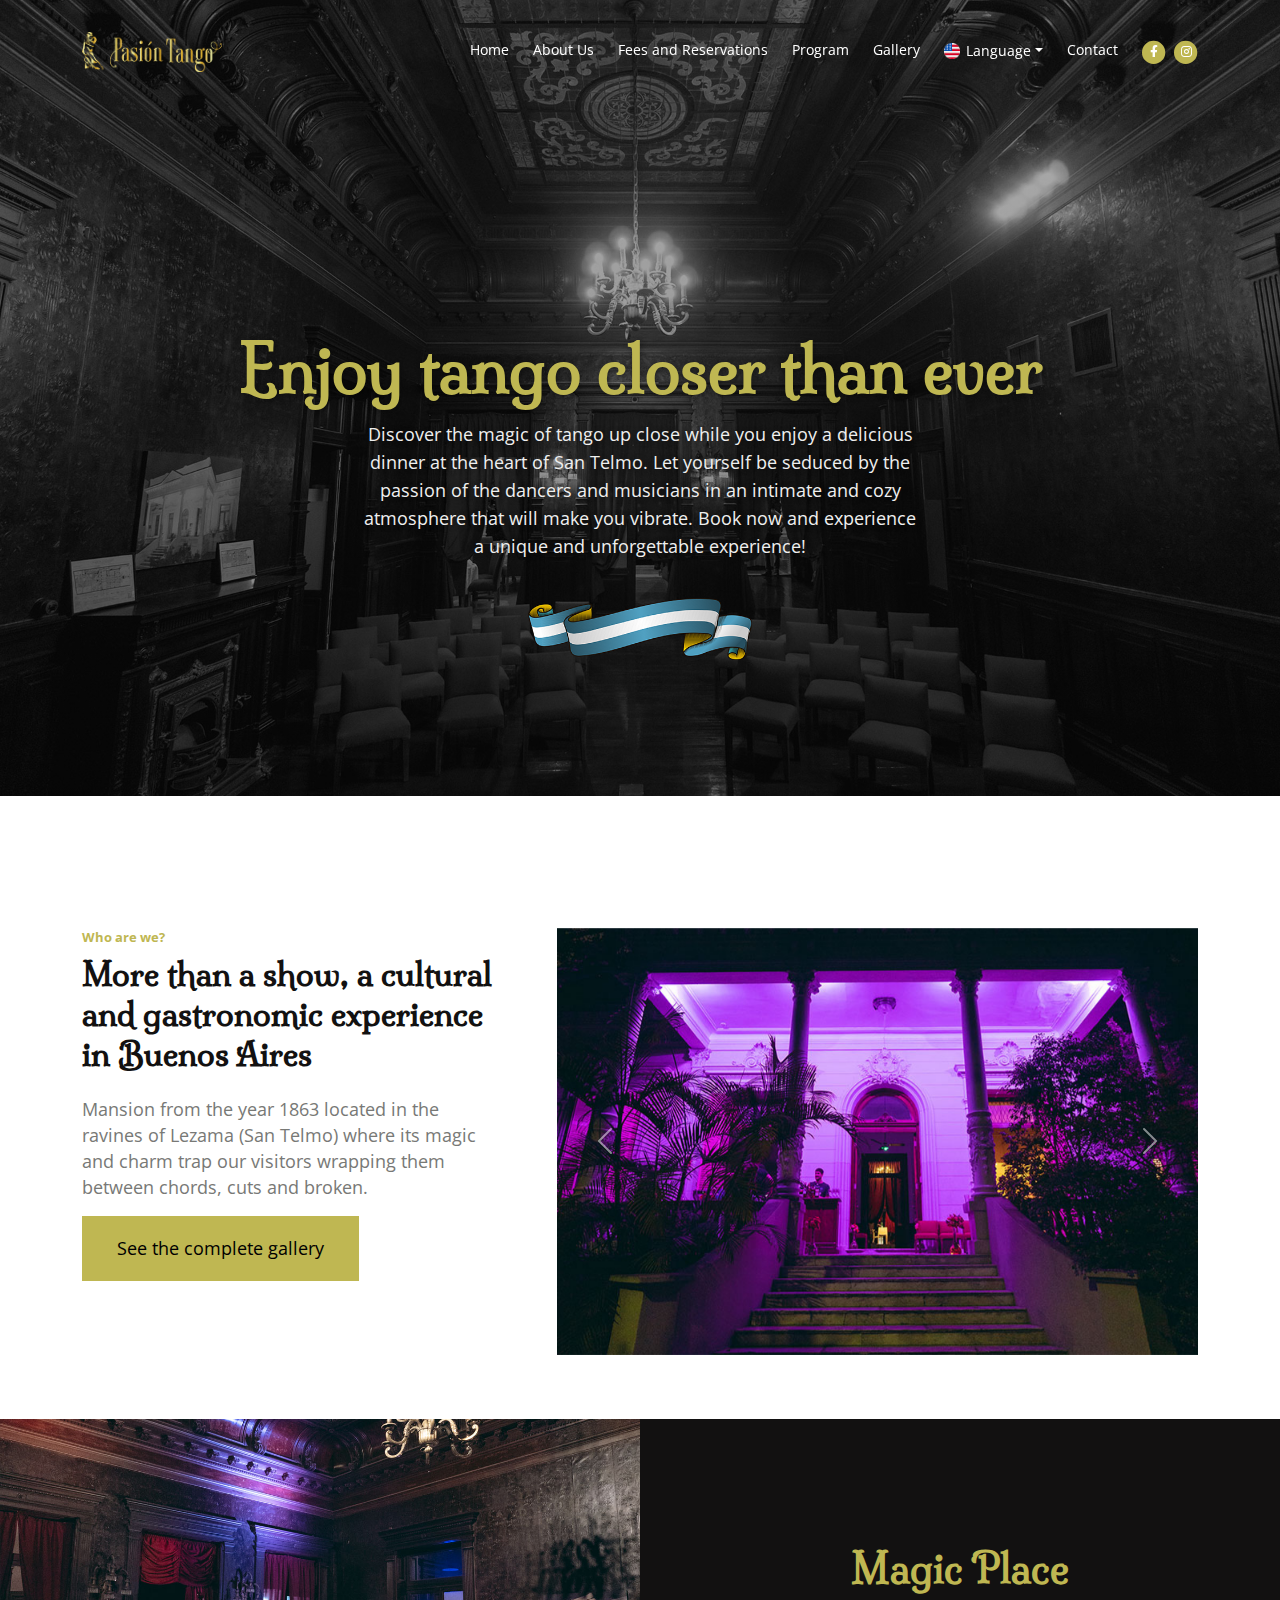
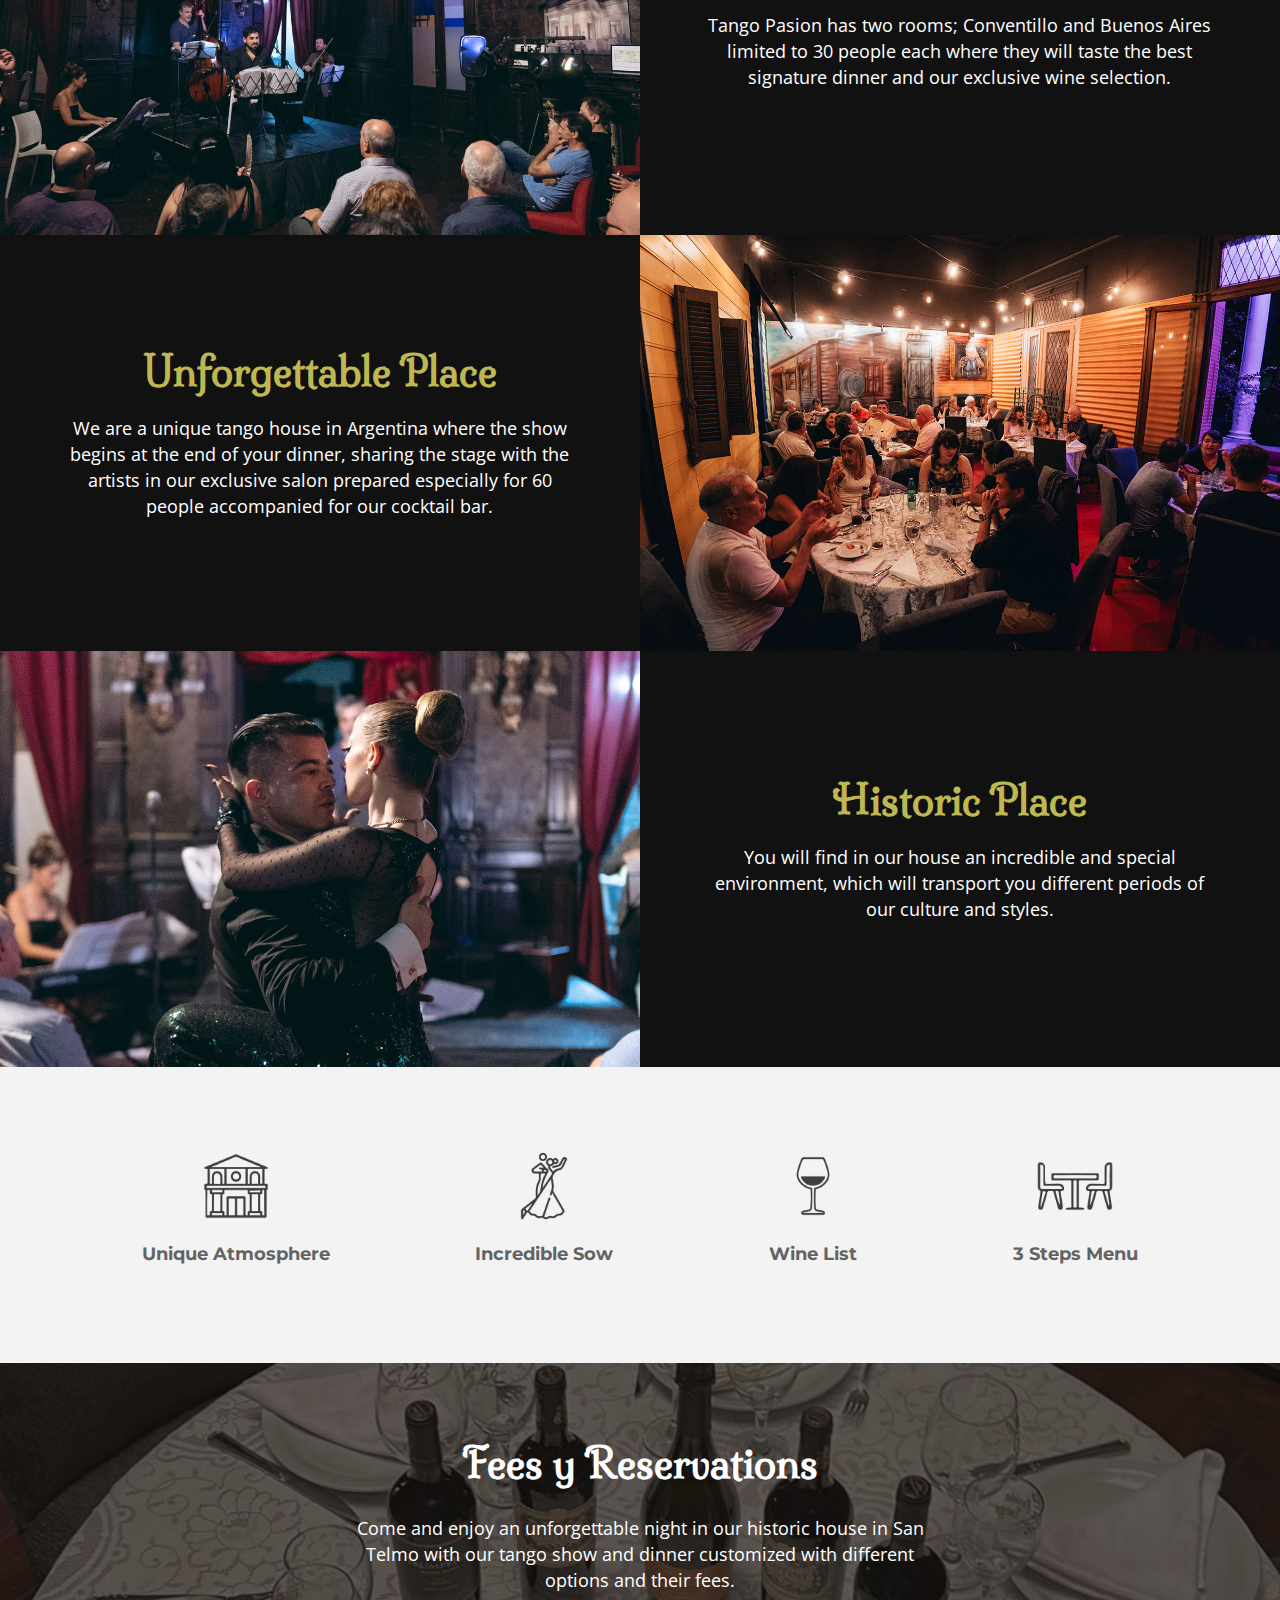
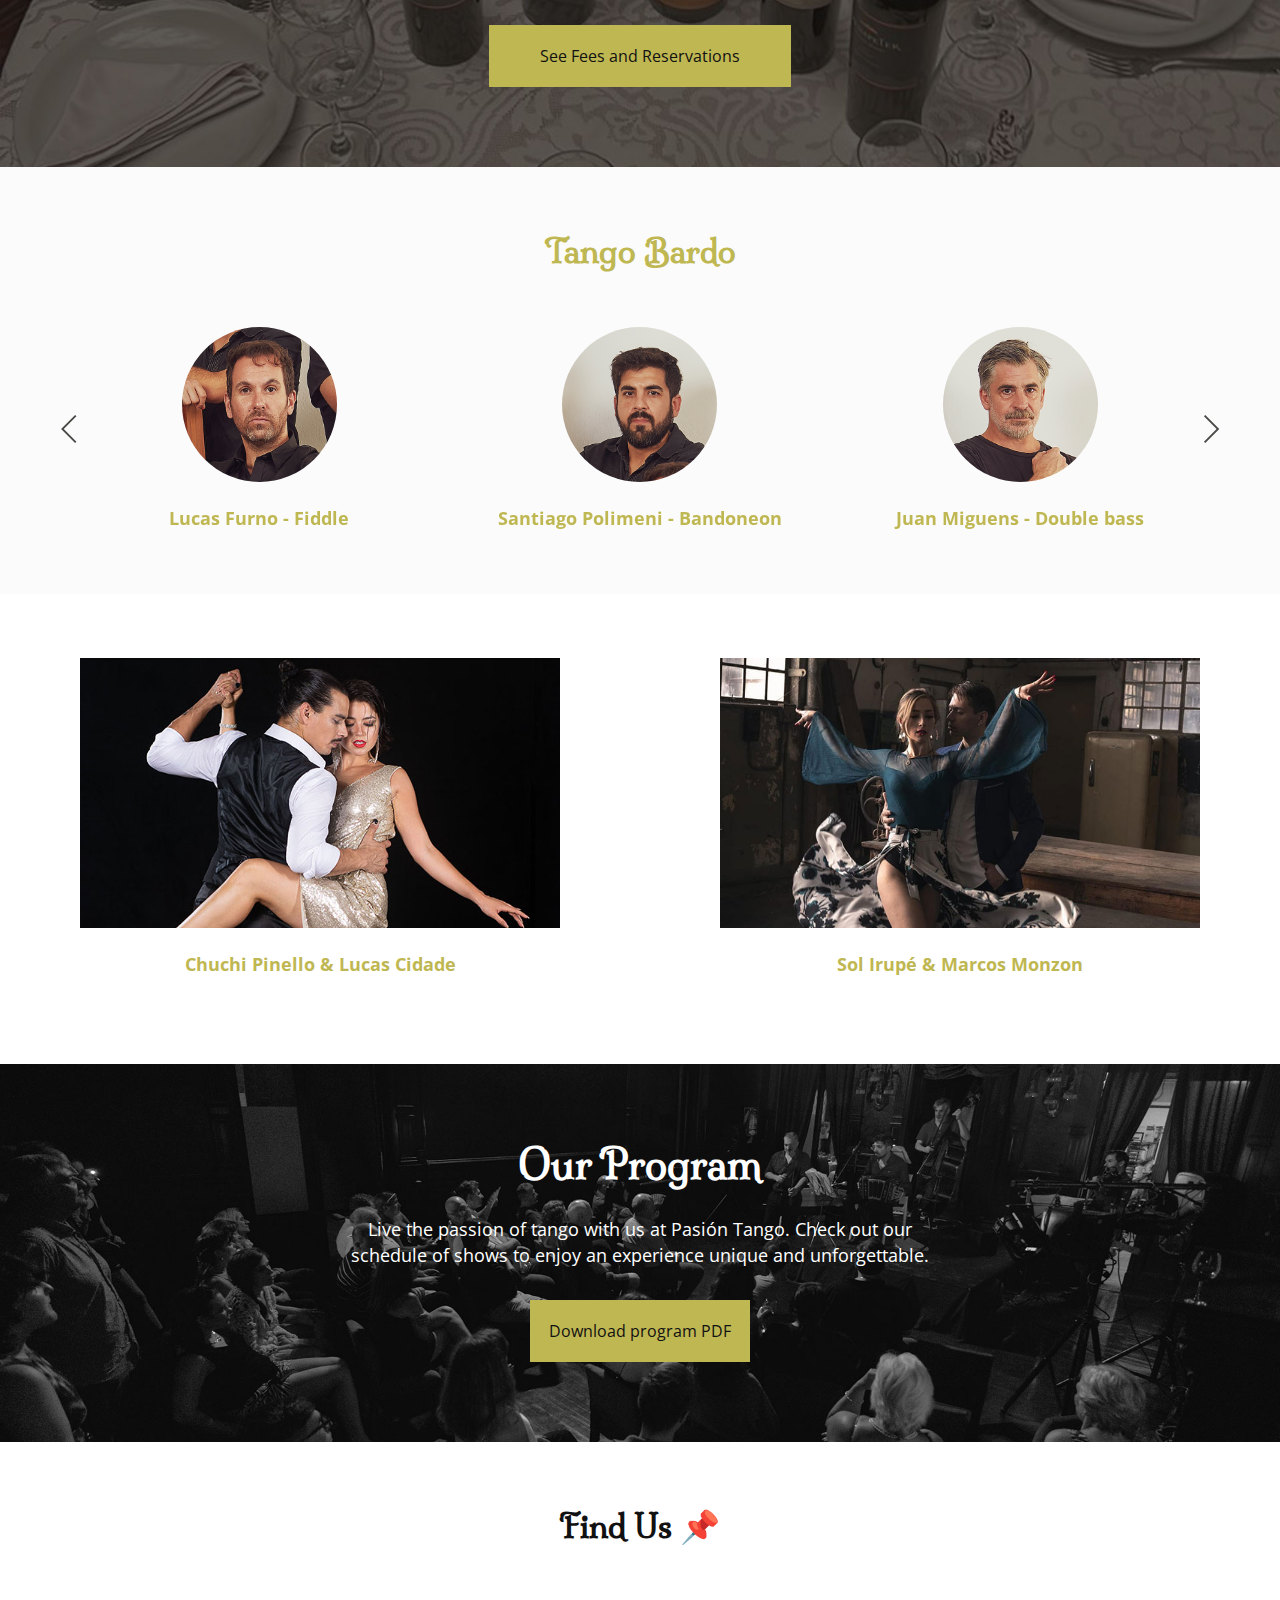
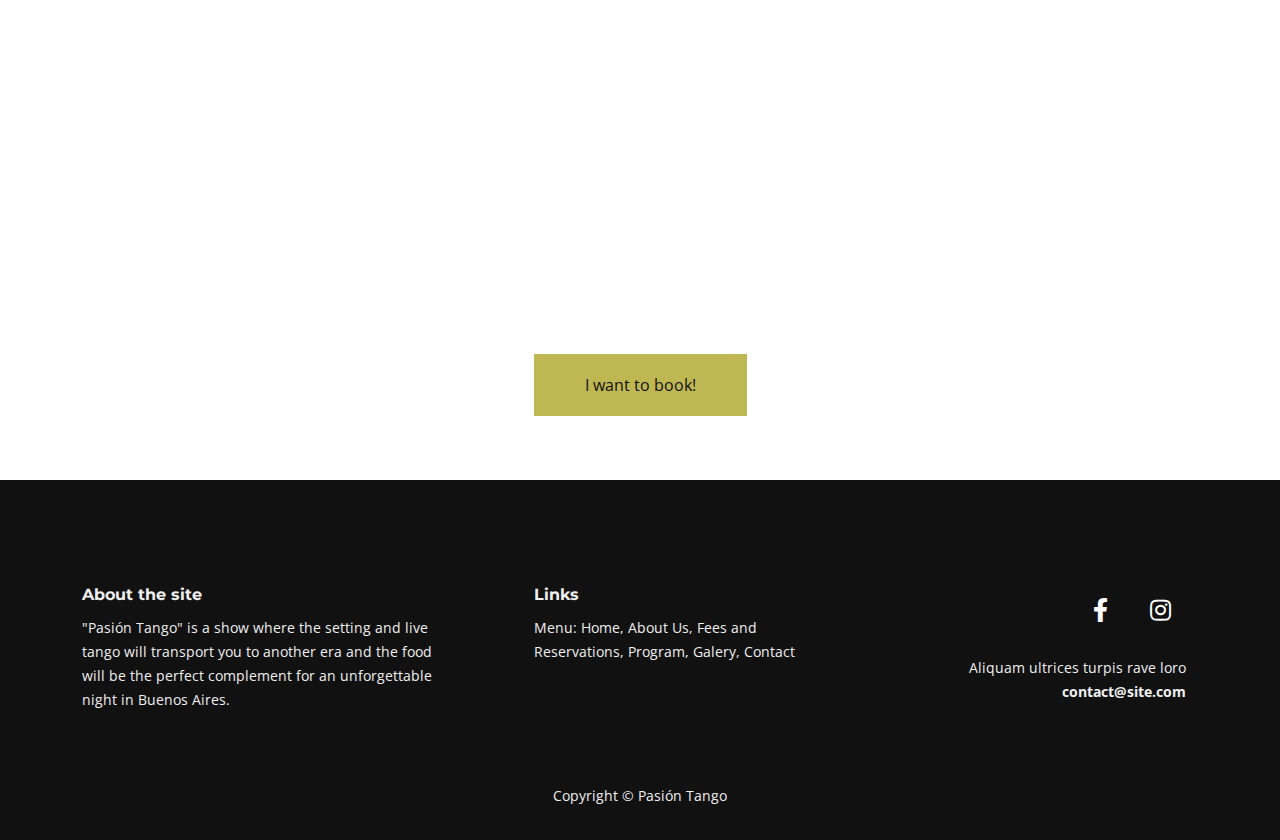
==== commit 6a146ee9: "fix texts, img src, and others" ====
--- a/en/index.html
+++ b/en/index.html
@@ -2,6 +2,10 @@
 <html lang="es">
     <head>
         <script src="/js/recursos/head.js"></script>
+        <link href="/css/bootstrap.min.css" rel="stylesheet">
+        <link href="/css/fontawesome-all.min.css" rel="stylesheet">
+        <link href="/css/swiper.css" rel="stylesheet">
+        <link href="/css/styles.css" rel="stylesheet">
     </head>
     <body data-bs-spy="scroll" data-bs-target="#navbarExample">
         
@@ -81,8 +85,8 @@
                 <div class="col-12 col-md-6 bg-secundario order-1 order-md-2 d-flex justify-content-center align-items-center">
                     <div class="container w-90 text-center py-5">
                         <h2 class="fs-1 mb-4">Magic Place</h2>
-                        <p class="diesiochopx text-white">Tango Mansion has two rooms;
-                            conventillo and Buenos Aires limited to 30
+                        <p class="diesiochopx text-white">Tango Pasion has two rooms;
+                            Conventillo and Buenos Aires limited to 30
                             people each where they will taste the
                             best signature dinner and our exclusive
                             wine selection.
@@ -152,12 +156,12 @@
         <!-- Tarifa -->
         <div id="tarifas-reservas" class="container-fluid m-0 bg-tarifa text-center">
             <div class="container w-90 w-md-50">
-                <h2 class="text-white pb-4 fs-1">Rates y Reservations</h2>
+                <h2 class="text-white pb-4 fs-1">Fees y Reservations</h2>
                 <p class="diesiochopx text-white pb-3 ">Come and enjoy an unforgettable night
                     in our historic house in San Telmo with our tango show and dinner
-                        customized with different options and their rates.
+                        customized with different options and their fees.
                 </p>
-                <a href="/en/reservas.html"><button class="btn btn-seccion p-3 px-5">See Rates and Reservations</button></a>
+                <a href="/en/reservas.html"><button class="btn btn-seccion p-3 px-5">See Fees and Reservations</button></a>
             </div>
         </div>
         <!-- Fin Comida -->
--- a/css/styles.css
+++ b/css/styles.css
@@ -0,0 +1,2362 @@
+/* Description: Master CSS file */
+
+/*****************************************
+Table Of Contents:
+- General Styles
+- Navigation
+- Header
+- Intro 
+- Description
+- Services
+- Details 1
+- Details 2
+- Testimonials
+- Registration
+- Projects
+- Projects Modals
+- Team 
+- About
+- Contact
+- Footer
+- Back To Top Button
+- Extra pages
+- Media Queries
+******************************************/
+
+/*****************************************
+Colors:
+- Backgrounds - light gray #fbfbfb
+- Navbar, footer - dark blue #153e52
+- Buttons, icons - green #14bf98
+- Headings text - black #484a46
+- Body text - dark gray #787976
+******************************************/
+
+
+/**************************/
+/*     General Styles     */
+/**************************/
+
+/* CSS CRUDO */
+/* html{
+	background-color: #121111;
+} */
+@font-face {
+	font-family: 'Milonga';
+	src: url('/webfonts/Milonga-Regular.ttf') format('truetype');
+}
+.logoNav{
+	width: 140px;
+	padding: 0;
+	margin: 0;
+
+}
+.diesiochopx{
+	font-size: 18px;
+}
+.bg-secundario{
+	background-color: #121111;
+}
+.object-position-center{
+	object-position: center;
+}
+.w-90{
+	width: 90%;
+}
+.flag-icon{
+	width: 16px; 
+	padding-bottom: 2px;
+	margin-right: 6px;
+}
+
+.bg-pasiontango-1{
+	background-image: url('../images/pasiontango-1-background.jpg');
+}
+.bg-pasiontango-2{
+	background-image: url('../images/pasiontango-2-background.jpg');
+}
+.bg-pasiontango-3{
+	background-image: url('../images/pasiontango-3-background.jpg');
+}
+
+.bg-ordenamiento{
+	background-position: center;
+	background-repeat: no-repeat;
+	background-size: cover;
+	min-height: 26rem;
+}
+.bg-programa{
+	background-image: url('../images/programa-fondo.jpg');
+	object-fit: cover;
+	background-position: center;
+	background-size: cover;
+	padding: 5rem 0;
+}
+.btn-seccion{
+	color: #121111;
+	background-color: #BFB752;
+	border-radius: 0;
+	border: 3px solid #BFB752;
+}
+.btn-seccion:hover, .botonTipo1:hover{
+	background-color: white;
+	text-shadow: 1px 1px 8px rgba(0,0,0,0.4);
+}
+.bg-tarifa{
+	background-image: url('/images/tarifa-background.jpg');
+	object-fit: cover;
+	background-position: center;
+	background-size: cover;
+	padding: 5rem 0;
+}
+.mw-75{
+	max-width: 75%;
+}
+
+
+.icon-li{
+	width: 110px;
+	filter:opacity(0.8);
+}
+.bg-gris{
+	background-color: #f3f3f3;
+}
+.texto-icon{
+	color: #636363;
+}
+.contactanos-image{
+	width: 200px;
+}
+.headerGaleria{
+	background-image: url('/images/programa-fondo.jpg');
+	object-fit: cover;
+	background-position: center;
+	background-size: cover;
+	padding: 8rem 0 4rem 0;
+}
+.headerReservas{
+	background-image: url('/images/reservas-background.jpg');
+	object-fit: cover;
+	background-position: center;
+	background-size: cover;
+	padding: 10rem 0 4rem 0;
+}
+@media (min-width: 768px) {
+	.ajusteIntercalado{
+		height: 32rem;
+		display: flex;
+		align-items: center;
+		justify-content: center;
+		min-width: 500px;
+	}
+	.alturaRow{
+		height: 32rem;
+	}
+	.w-md-50{
+		width: 50%;
+	}
+	.mapa{
+		height: 400px;
+	}
+}
+
+/* CSS CRUDO */
+
+body,
+html {
+    width: 100%;
+	height: 100%;
+}
+
+body, p {
+	color: #787976; 
+	font: 400 1rem/1.625rem "Open Sans", sans-serif;
+}
+
+h1 {
+	color: #BFB752;
+	font-weight: 700;
+	font-size: 2.5rem;
+	line-height: 3.25rem;
+	font-family: "Milonga", sans-serif;
+}
+
+h2 {
+	color: #BFB752;
+	font-weight: 700;
+	font-size: 2rem;
+	line-height: 2.5rem;
+	font-family: "Milonga", sans-serif;
+}
+
+h3 {
+	color: #BFB752;
+	font-weight: 700;
+	font-size: 1.75rem;
+	line-height: 2.25rem;
+	font-family: "Milonga", sans-serif;
+}
+
+h4 {
+	color: #BFB752;
+	font-weight: 700;
+	font-size: 1.5rem;
+	line-height: 2rem;
+	font-family: "Montserrat", sans-serif;
+}
+
+h5 {
+	color: #BFB752;
+	font-weight: 700;
+	font-size: 1.25rem;
+	line-height: 1.625rem;
+	font-family: "Montserrat", sans-serif;
+}
+
+h6 {
+	color: #BFB752;
+	font-weight: 700;
+	font-size: 1rem;
+	line-height: 1.375rem;
+	font-family: "Montserrat", sans-serif;
+}
+
+.p-large {
+	font-size: 1.125rem;
+	line-height: 1.75rem;
+}
+
+.p-small {
+	font-size: 0.875rem;
+	line-height: 1.5rem;
+}
+
+.testimonial-text {
+	font-style: italic;
+}
+
+.testimonial-author {
+	font-weight: 700;
+	font-size: 1.125rem;
+	line-height: 1.5rem;
+}
+
+.li-space-lg li {
+	margin-bottom: 0.5rem;
+}
+
+a {
+	color: #787976;
+	text-decoration: underline;
+}
+
+a:hover {
+	color: #787976;
+	text-decoration: underline;
+}
+
+.no-line {
+	text-decoration: none;
+}
+
+.no-line:hover {
+	text-decoration: none;
+}
+
+.bg-gray {
+	background-color: #fbfbfb;
+}
+
+.green {
+	color: #BFB752;
+}
+
+.section-title {
+	color: #BFB752;
+	font-weight: 700;
+	font-size: 0.8125rem;
+	line-height: 1.125rem;
+}
+
+.btn-solid-reg {
+	display: inline-block;
+	padding: 1.375rem 2.25rem 1.375rem 2.25rem;
+	border: 1px solid #BFB752;
+	border-radius: 2px;
+	background-color: #BFB752;
+	color: #ffffff;
+	font-size: 0.875rem;
+	line-height: 0;
+	text-decoration: none;
+	transition: all 0.2s;
+}
+
+.btn-solid-reg:hover {
+	background-color: transparent;
+	color: #BFB752; /* needs to stay here because of the color property of a tag */
+	text-decoration: none;
+}
+
+.btn-solid-lg {
+	display: inline-block;
+	padding: 1.625rem 2.625rem 1.625rem 2.625rem;
+	border: 1px solid #BFB752;
+	border-radius: 2px;
+	background-color: #BFB752;
+	color: #ffffff;
+	font-size: 0.875rem;
+	line-height: 0;
+	text-decoration: none;
+	transition: all 0.2s;
+}
+
+.btn-solid-lg:hover {
+	background-color: transparent;
+	color: #BFB752; /* needs to stay here because of the color property of a tag */
+	text-decoration: none;
+}
+
+.btn-outline-reg {
+	display: inline-block;
+	padding: 1.375rem 2.25rem 1.375rem 2.25rem;
+	border: 1px solid #BFB752;
+	border-radius: 2px;
+	background-color: transparent;
+	color: #BFB752;
+	font-size: 0.875rem;
+	line-height: 0;
+	text-decoration: none;
+	transition: all 0.2s;
+}
+
+.btn-outline-reg:hover {
+	background-color: #BFB752;
+	color: #ffffff;
+	text-decoration: none;
+}
+
+.btn-outline-lg {
+	display: inline-block;
+	padding: 1.625rem 2.625rem 1.625rem 2.625rem;
+	border: 1px solid #BFB752;
+	border-radius: 2px;
+	background-color: transparent;
+	color: #BFB752;
+	font-size: 0.875rem;
+	line-height: 0;
+	text-decoration: none;
+	transition: all 0.2s;
+}
+
+.btn-outline-lg:hover {
+	background-color: #BFB752;
+	color: #ffffff;
+	text-decoration: none;
+}
+
+.btn-outline-sm {
+	display: inline-block;
+	padding: 1rem 1.5rem 1rem 1.5rem;
+	border: 1px solid #BFB752;
+	border-radius: 2px;
+	background-color: transparent;
+	color: #BFB752;
+	font-size: 0.875rem;
+	line-height: 0;
+	text-decoration: none;
+	transition: all 0.2s;
+}
+
+.btn-outline-sm:hover {
+	background-color: #BFB752;
+	color: #ffffff;
+	text-decoration: none;
+}
+
+.form-floating label {
+	margin-left: 0.5rem;
+	color: #72719b;
+}
+
+.form-floating>.form-control:focus~label,
+.form-floating>.form-control:not(:placeholder-shown)~label,
+.form-floating>.form-select~label {
+	transform: scale(0.85) translateY(-.75rem) translateX(.15rem);
+}
+
+.form-floating .form-control {
+	padding-left: 1.25rem;
+}
+
+.form-select {
+	height: calc(3.5rem + 2px);
+	padding-left: 1.25rem;
+	color: #72719b;
+}
+
+.form-floating textarea.form-control {
+	height: 100%;
+}
+
+.form-floating .form-control:hover,
+.form-select:hover {
+	border: 1px solid #a1a1a1;
+}
+
+.form-control-submit-button {
+	display: inline-block;
+	width: 100%;
+	height: 3.625rem;
+	border: 1px solid #BFB752;
+	border-radius: 2px;
+	background-color: #BFB752;
+	color: #ffffff;
+	font-weight: 400;
+	font-size: 0.875rem;
+	line-height: 0;
+	cursor: pointer;
+	transition: all 0.2s;
+}
+
+.form-control-submit-button:hover {
+	border: 1px solid #BFB752;
+	background-color: transparent;
+	color: #BFB752;
+}
+
+.modal-dialog {
+	margin-right: 1rem;
+	margin-left: 1rem;
+	pointer-events: all;
+}
+
+.modal-content {
+	background-color: #ffffff;
+}
+
+.modal-content .btn-close {
+	position: absolute;
+	right: 6px;
+	top: 10px;
+	background: transparent url("data:image/svg+xml,%3csvg xmlns='http://www.w3.org/2000/svg' viewBox='0 0 16 16' fill='%23000'%3e%3cpath d='M.293.293a1 1 0 011.414 0L8 6.586 14.293.293a1 1 0 111.414 1.414L9.414 8l6.293 6.293a1 1 0 01-1.414 1.414L8 9.414l-6.293 6.293a1 1 0 01-1.414-1.414L6.586 8 .293 1.707a1 1 0 010-1.414z'/%3e%3c/svg%3e") no-repeat;
+	background-size: 16px 16px;
+}
+
+/* Fade Animation For Rotating Text - ReplaceMe  */
+@-webkit-keyframes fadeIn {
+	from {
+		opacity: 0;
+	}
+	to {
+		opacity: 1;
+	}
+}
+
+@keyframes fadeIn {
+	from {
+		opacity: 0;
+	}
+	to {
+		opacity: 1;
+	}
+}
+
+.fadeIn {
+	-webkit-animation: fadeIn 0.6s;
+	animation: fadeIn 0.6s;
+}
+
+@-webkit-keyframes fadeOut {
+	from {
+		opacity: 1;
+	}
+	to {
+		opacity: 0;
+	}
+}
+
+@keyframes fadeOut {
+	from {
+		opacity: 1;
+	}
+	to {
+		opacity: 0;
+	}
+}
+/* end of fade animation for rotating text - replaceme */
+
+
+/**********************/
+/*     Navigation     */
+/**********************/
+.navbar {
+	background-color: #121111;
+	font-size: 0.875rem;
+	line-height: 0.875rem;
+	box-shadow: 0 2px 6px 0 rgba(0, 0, 0, 0.05);
+}
+
+.navbar .navbar-brand {
+	padding-top: 0.25rem;
+	padding-bottom: 0.25rem;
+}
+
+.navbar .logo-image img {
+	height: 40px;
+	width: 40px;
+}
+
+.navbar .logo-text {
+	color: #efefef;
+	font-weight: 700;
+	font-size: 1.875rem;
+	line-height: 1rem;
+	text-decoration: none;
+}
+
+.offcanvas-collapse {
+	position: fixed;
+	top: 3.25rem; /* adjusts the height between the top of the page and the offcanvas menu */
+	bottom: 0;
+	left: 100%;
+	width: 100%;
+	padding-right: 1rem;
+	padding-left: 1rem;
+	overflow-y: auto;
+	visibility: hidden;
+	background-color: #121111;
+	transition: visibility .3s ease-in-out, -webkit-transform .3s ease-in-out;
+	transition: transform .3s ease-in-out, visibility .3s ease-in-out;
+	transition: transform .3s ease-in-out, visibility .3s ease-in-out, -webkit-transform .3s ease-in-out;
+}
+
+.offcanvas-collapse.open {
+	visibility: visible;
+	-webkit-transform: translateX(-100%);
+	transform: translateX(-100%);
+}
+
+.navbar .navbar-nav {
+	margin-top: 0.75rem;
+	margin-bottom: 0.5rem;
+}
+
+.navbar .nav-item .nav-link {
+	padding-top: 0.625rem;
+	padding-bottom: 0.625rem;
+	color: #ffffff;
+	text-decoration: none;
+	transition: all 0.2s ease;
+}
+
+.navbar .nav-item.dropdown.show .nav-link,
+.navbar .nav-item .nav-link:hover,
+.navbar .nav-item .nav-link:focus,
+.navbar .nav-item .nav-link.active {
+	color: #BFB752;
+}
+
+/* Dropdown Menu */
+.navbar .dropdown .dropdown-menu {
+	animation: fadeDropdown 0.2s; /* required for the fade animation */
+}
+
+@keyframes fadeDropdown {
+    0% {
+        opacity: 0;
+    }
+
+    100% {
+        opacity: 1;
+	}
+}
+
+.navbar .dropdown-menu {
+	margin-top: 0.25rem;
+	margin-bottom: 0.25rem;
+	border: none;
+	background-color: #121111;
+}
+
+.navbar .dropdown-item {
+	padding-top: 0.5rem;
+	padding-bottom: 0.625rem;
+	color: #ffffff;
+	font-size: 0.875rem;
+	line-height: 0.875rem;
+	text-decoration: none;
+}
+
+.navbar .dropdown-item:hover {
+	background-color: #121111;
+	color: #BFB752;
+}
+
+.navbar .dropdown-divider {
+	width: 100%;
+	height: 1px;
+	margin: 0.5rem auto 0.5rem auto;
+	border: none;
+	background-color: #246a8c;
+}
+/* end of dropdown menu */
+
+.navbar .fa-stack {
+	width: 2em;
+	margin-right: 0.25rem;
+	font-size: 0.75rem;
+}
+
+.navbar .fa-stack-2x {
+	color: #BFB752;
+	transition: all 0.2s ease;
+}
+
+.navbar .fa-stack-1x {
+	color: #ffffff;
+	transition: all 0.2s ease;
+}
+
+.navbar .fa-stack:hover .fa-stack-2x {
+	color: #ffffff;
+}
+
+.navbar .fa-stack:hover .fa-stack-1x {
+	color: #BFB752;
+}
+
+.navbar .navbar-toggler {
+	padding: 0;
+	border: none;
+	font-size: 1.25rem;
+}
+
+
+/*****************/
+/*    Header     */
+/*****************/
+.header {
+	padding-top: 10rem;
+	padding-bottom: 8.5rem;
+	background: linear-gradient(rgba(0, 0, 0, 0.3), rgba(0, 0, 0, 0.5)), url('../images/intro-background.jpg') center center no-repeat;
+	background-size: cover;
+	text-align: center;
+}
+
+.header .h1-large {
+	margin-bottom: 1rem;
+	font-size: 3rem;
+	line-height: 3.5rem;
+}
+
+.header .p-large {
+	margin-bottom: 2.375rem;
+	color: #efefef;
+	text-shadow: 1px 1px 6px rgba(0,0,0,0.4);
+
+}
+
+.tituloPrincipal{
+	color: #BFB752;
+	text-shadow: 1px 1px 6px rgba(0,0,0,0.4);
+}
+.logoBandera{
+	width: 20%;
+}
+
+/*****************/
+/*     Intro     */
+/*****************/
+.basic-1 {
+	padding-top: 7.75rem;
+	padding-bottom: 4rem;
+}
+
+.basic-1 .text-container {
+	margin-bottom: 3.5rem;
+}
+
+.basic-1 .section-title {
+	margin-bottom: 0.5rem;
+}
+
+.basic-1 h2 {
+	margin-bottom: 1.375rem;
+}
+
+.basic-1 .testimonial-author {
+	color: #BFB752;
+}
+
+.botonTipo1{
+	background-color: #BFB752;
+	padding: 1rem 2rem;
+	border-radius: 0;
+	border: 3px solid #BFB752;
+
+}
+.textoTipo1{
+	color: #121111;
+}
+
+/* Hover Animation */
+.basic-1 .image-container {
+	overflow: hidden;
+	border-radius: 4px;
+}
+
+.basic-1 .image-container img {
+	margin: 0;
+	border-radius: 4px;
+	transition: all 0.3s;
+}
+
+.basic-1 .image-container:hover img {
+	-moz-transform: scale(1.15);
+	-webkit-transform: scale(1.15);
+	transform: scale(1.15);
+} 
+/* end of hover animation */
+
+
+/***********************/
+/*     Description     */
+/***********************/
+.cards-1 {
+	padding-top: 4rem;
+	padding-bottom: 4rem;
+	text-align: center;
+}
+
+.cards-1 .card {
+	margin-bottom: 3rem;
+	border: none;
+	text-align: left;
+}
+
+.cards-1 .fa-stack {
+	width: 6rem;
+	height: 6rem;
+	margin-bottom: 1rem;
+	line-height: 6rem;
+}
+
+.cards-1 .fa-stack .hexagon {
+	position: absolute;
+	width: 6rem;
+	height: 6rem;
+	background: url('../images/hexagon-green.svg') center center no-repeat;
+	background-size: 6rem 6rem;
+}
+
+.cards-1 .fa-stack-1x {
+	color: #ffffff;
+	font-size: 2rem;
+}
+
+.cards-1 .card-body {
+	padding: 0;
+}
+
+.cards-1 .card-title {
+	margin-bottom: 0.625rem;
+}
+
+
+/********************/
+/*     Services     */
+/********************/
+.cards-2 {
+	padding-top: 8rem;
+	padding-bottom: 3.75rem;
+	text-align: center;
+}
+
+.cards-2 .section-title {
+	margin-bottom: 0.5rem;
+}
+
+.cards-2 .h2-heading {
+	margin-bottom: 3.5rem;
+}
+
+.cards-2 .card {
+	margin-bottom: 6rem;
+	border: none;
+	background-color: #ffffff;
+}
+
+/* Hover Animation */
+.cards-2 .card-image {
+	overflow: hidden;
+	margin-bottom: 2.25rem;
+}
+
+.cards-2 .card-image img {
+	margin: 0;
+	transition: all 0.3s;
+}
+
+.cards-2 .card-image:hover img {
+	-moz-transform: scale(1.15);
+	-webkit-transform: scale(1.15);
+	transform: scale(1.15);
+} 
+/* end of hover animation */
+
+.cards-2 .card-body {
+	padding: 0 1.5rem 3rem 1.5rem;
+}
+
+.cards-2 .card-body p {
+	text-align: left;
+}
+
+.cards-2 .list-unstyled {
+	margin-bottom: 2rem;
+	text-align: left;
+}
+
+.cards-2 .list-unstyled .fas {
+	color: #BFB752;
+	font-size: 0.375rem;
+	line-height: 1.625rem;
+}
+
+.cards-2 .list-unstyled .flex-grow-1 {
+	margin-left: 0.5rem;
+}
+
+.cards-2 .card-body .price {
+	color: #BFB752;
+	font-weight: 700;
+	font-size: 1.125rem;
+	line-height: 1.625rem;
+}
+
+.cards-2 .card-body .price span {
+	color: #BFB752;
+}
+
+.cards-2 .button-wrapper {
+	position: absolute;
+	right: 0;
+	bottom: -1.5rem;
+	left: 0;
+}
+
+.cards-2 .btn-solid-reg:hover {
+	background-color: #ffffff;
+}
+
+
+/*********************/
+/*     Details 1     */
+/*********************/
+.accordion-1 .area-1 {
+	height: 440px;
+	background: url('../images/pasiontango-1-background.png') center center no-repeat;
+	background-size: cover;
+}
+
+.accordion-1 .area-2 {
+	padding-top: 7.75rem;
+	padding-bottom: 5rem;
+}
+
+.accordion-1 .accordion {
+	max-width: 100%;
+	margin-right: auto;
+	margin-left: auto;
+}
+
+.accordion-1 h2 {
+	margin-bottom: 2.5rem;
+}
+
+.accordion-1 .accordion-item {
+	margin-bottom: 2.5rem;
+	border: none;
+	border-radius: 0;
+	background-color: transparent;
+}
+
+.accordion-1 .accordion-item:last-of-type {
+	margin-bottom: 0;
+}
+
+.accordion-1 .accordion-icon {
+	position: absolute;
+	width: 2.25rem;
+	height: 2.25rem;
+	border-radius: 50%;
+	background-color: #BFB752;
+	color: #ffffff;
+	font-weight: 700;
+	font-size: 1rem;
+	line-height: 2.25rem;
+	text-align: center;
+	cursor: pointer;
+	transition: all 0.2s ease;
+}
+
+.accordion-1 .accordion-header {
+	margin-left: 3rem;
+	padding-top: 0.25rem;
+	padding-bottom: 0.25rem;
+	border: none;
+	background-color: transparent;
+}
+
+.accordion-1 .accordion-header button {
+	padding: 0;
+	border: none;
+	background-color: transparent;
+	color: #BFB752;
+	box-shadow: none;
+	font-weight: 700;
+	font-size: 1.25rem;
+	line-height: 1.625rem;
+	letter-spacing: -0.4px;
+	text-align: left;
+}
+
+.accordion-1 .accordion-header button:after {
+	display: none;
+}
+
+.accordion-1 .accordion-body {
+	margin-left: 3rem;
+	padding: 0.375rem 0 0 0;
+}
+
+
+/*********************/
+/*     Details 2     */
+/*********************/
+.tabs-1 .tabs-container {
+	max-width: 90%;
+	margin-right: auto;
+	margin-left: auto;
+	padding-top: 5rem;
+	padding-bottom: 7.5rem;
+}
+
+.tabs-1 .nav-tabs {
+	justify-content: center;
+	margin-bottom: 1.125rem;
+	border-bottom: none;
+}
+
+.tabs-1 .nav-link {
+	margin-right: 1.625rem;
+	margin-bottom: 0.875rem;
+	padding: 0;
+	border: none;
+	border-radius: 2px;
+	color: #c1cace;
+	font-weight: 700;
+	font-size: 1.375rem;
+	line-height: 1.375rem;
+	font-family: "Montserrat", sans-serif;
+	text-decoration: none;
+	cursor: pointer;
+	transition: all 0.2s ease;
+}
+
+.tabs-1 .nav-link:hover,
+.tabs-1 .nav-link.active {
+	color: #BFB752;
+}
+
+.tabs-1 .nav-link .fas {
+	margin-right: 0.125rem;
+	font-size: 0.875rem;
+	vertical-align: 20%;
+}
+
+.tabs-1 #tab-1 .progress-container {
+	margin-top: 1.5rem;
+}
+
+.tabs-1 #tab-1 .progress-container .title {
+	margin-bottom: 0.25rem;
+	color: #BFB752;
+	font: 600 0.875rem/1.25rem "Open Sans", sans-serif;
+}
+
+.tabs-1 #tab-1 .progress {
+	height: 22px;
+	margin-bottom: 1.125rem;
+	border-radius: 0.125rem;
+	background-color: #f9fafc;
+}
+
+.tabs-1 #tab-1 .progress-bar {
+	display: block;
+	padding-left: 1.5rem;
+	background: linear-gradient(to bottom right, #BFB752, #1bd1a7);
+}
+
+.tabs-1 #tab-1 .progress-bar.first {
+	width: 100%;
+}
+
+.tabs-1 #tab-1 .progress-bar.second {
+	width: 75%;
+}
+
+.tabs-1 #tab-1 .progress-bar.third {
+	width: 90%;
+}
+
+.tabs-1 #tab-2 .list-unstyled {
+	margin-top: 1.75rem;
+	margin-bottom: 0;
+	vertical-align: top;
+}
+
+.tabs-1 #tab-2 .list-unstyled li {
+	margin-bottom: 2rem;
+}
+
+.tabs-1 #tab-2 .list-unstyled .bullet-number {
+	color: #BFB752;
+	font-weight: 700;
+	font-size: 2rem;
+	line-height: 2rem;
+}
+
+.tabs-1 #tab-2 .list-unstyled .flex-grow-1 {
+	margin-left: 0.875rem;
+}
+
+.tabs-1 #tab-3 .list-unstyled {
+	margin-bottom: 1.75rem;
+}
+
+.tabs-1 #tab-3 .list-unstyled .fas {
+	color: #BFB752;
+	font-size: 0.375rem;
+	line-height: 1.625rem;
+}
+
+.tabs-1 #tab-3 .list-unstyled .flex-grow-1 {
+	margin-left: 0.5rem;
+}
+
+.tabs-1 .area-2 {
+	height: 432px;
+	background: url('../images/pasiontango-2-background.png') center center no-repeat;
+	background-size: cover;
+}
+
+
+/************************/
+/*     Testimonials     */
+/************************/
+.slider-1 {
+	padding-top: 4rem;
+	padding-bottom: 4rem;
+	text-align: center;
+}
+
+.slider-1 .h2-heading {
+	margin-bottom: 3.5rem;
+}
+
+.slider-1 .slider-container {
+	position: relative;
+}
+
+.slider-1 .swiper-container {
+	position: static;
+	width: 88%;
+	text-align: center;
+}
+
+.slider-1 .swiper-button-prev:focus,
+.slider-1 .swiper-button-next:focus {
+	/* even if you can't see it chrome you can see it on mobile device */
+	outline: none;
+}
+
+.slider-1 .swiper-button-prev {
+	left: -10px;
+	background-image: url("data:image/svg+xml;charset=utf-8,%3Csvg%20xmlns%3D'http%3A%2F%2Fwww.w3.org%2F2000%2Fsvg'%20viewBox%3D'0%200%2028%2044'%3E%3Cpath%20d%3D'M0%2C22L22%2C0l2.1%2C2.1L4.2%2C22l19.9%2C19.9L22%2C44L0%2C22L0%2C22L0%2C22z'%20fill%3D'%23484a46'%2F%3E%3C%2Fsvg%3E");
+	background-size: 18px 28px;
+}
+
+.slider-1 .swiper-button-next {
+	right: -10px;
+	background-image: url("data:image/svg+xml;charset=utf-8,%3Csvg%20xmlns%3D'http%3A%2F%2Fwww.w3.org%2F2000%2Fsvg'%20viewBox%3D'0%200%2028%2044'%3E%3Cpath%20d%3D'M27%2C22L27%2C22L5%2C44l-2.1-2.1L22.8%2C22L2.9%2C2.1L5%2C0L27%2C22L27%2C22z'%20fill%3D'%23484a46'%2F%3E%3C%2Fsvg%3E");
+	background-size: 18px 28px;
+}
+
+.slider-1 .card {
+	position: relative;
+	border: none;
+	background-color: transparent;
+}
+
+.slider-1 .card-image {
+	width: 96px;
+	height: 96px;
+	margin-right: auto;
+	margin-bottom: 1.5rem;
+	margin-left: auto;
+	border-radius: 50%;
+}
+
+.slider-1 .card-body {
+	padding: 0;
+}
+
+.slider-1 .testimonial-author {
+	margin-bottom: 0;
+	color: #BFB752;
+}
+
+
+/************************/
+/*     Registration     */
+/************************/
+.form-1 {
+	padding-top: 8rem;	
+	padding-bottom: 8rem;	
+	background-color: #121111;
+}
+
+.form-1 .text-container {
+	margin-bottom: 4rem;
+}
+
+.form-1 .section-title {
+	margin-bottom: 0.5rem;
+}
+
+.form-1 h2,
+.form-1 p,
+.form-1 .list-unstyled,
+.form-1 .form-check-label,
+.form-1 .form-check-label a {
+	color: #ffffff;
+}
+
+.form-1 h2 {
+	margin-bottom: 1.375rem;
+}
+
+.form-1 .list-unstyled .fas {
+	color: #BFB752;
+	font-size: 0.375rem;
+	line-height: 1.625rem;
+}
+
+.form-1 .list-unstyled .flex-grow-1 {
+	margin-left: 0.625rem;
+}
+
+.form-1 .form-floating label {
+	color: #ffffff;
+}
+
+.form-1 .form-control,
+.form-1 .form-select {
+	border: 1px solid #39728f;
+	border-radius: 2px;
+	background-color: #2a5d77;
+	color: #ffffff;
+}
+
+.form-1 .form-floating .form-control:hover,
+.form-1 .form-select:hover {
+	border: 1px solid #62a3c1;
+}
+
+.form-1 .form-select {
+	background-image:url("data:image/svg+xml,%3csvg xmlns='http://www.w3.org/2000/svg' viewBox='0 0 16 16'%3e%3cpath fill='none' stroke='%23ffffff' stroke-linecap='round' stroke-linejoin='round' stroke-width='2' d='M2 5l6 6 6-6'/%3e%3c/svg%3e");
+}
+
+
+/********************/
+/*     Projects     */
+/********************/
+.filter {
+	padding-top: 8.5rem;
+	padding-bottom: 9rem;
+	text-align: center;
+}
+
+.filter .section-title {
+	margin-bottom: 0.5rem;
+}
+
+.filter h2 {
+	margin-bottom: 0.75rem;
+}
+
+.filter .p-heading {
+	margin-bottom: 3rem;
+}
+
+.filter .button-group {
+	margin-bottom: 1.5rem;
+}
+
+.filter .button-group .button {
+	display: inline-block;
+	margin-right: 0.1875rem;
+	margin-bottom: 0.5rem;
+	margin-left: 0.1875rem;
+	padding: 0.3125rem 1.375rem 0.25rem 1.375rem;
+	border-radius: 2px;
+	border: none;
+	background-color: #f1f4f7;
+	color: #7b7e85;
+	font-weight: 700;
+	font-size: 0.75rem;
+	line-height: 1.25rem;
+	font-family: "Montserrat", sans-serif;
+	cursor: pointer;
+	text-decoration: none;
+	transition: all 0.2s ease;
+}
+
+.filter .button-group .button:hover {
+	background-color: #BFB752;
+	color: #ffffff;
+}
+
+.filter .button-group .button.is-checked {
+	background-color: #BFB752;
+	color: #ffffff;
+}
+
+.filter .grid {
+	max-width: 351px;
+	margin-right: auto;
+	margin-left: auto;
+}
+
+.filter .element-item a {
+	cursor: pointer;
+}
+
+/* Hover Animation */
+.filter .element-item {
+	position: relative;
+	float: left;
+	overflow: hidden;
+	width: 50%;
+	background-color: #121111; /* to hide 1px white margin in IE */
+}
+
+.filter .element-item img {
+	max-width: 100%;
+	margin: 0;
+	transition: all 0.3s;
+}
+
+.filter .element-item:hover img {
+	-moz-transform: scale(1.15);
+	-webkit-transform: scale(1.15);
+	transform: scale(1.15);
+} 
+/* end of hover animation */
+
+.filter .element-item .element-item-overlay { 
+	position: absolute;
+	z-index: 2;
+	top: 0;
+	left: 0;
+	width: 100%;
+	height: 100%;
+	background-color: rgba(0, 0, 0, 0.4);
+	opacity: 1;
+	text-align: center;
+	transition: all 0.3s;
+}
+
+.filter .element-item .element-item-overlay span { 
+	position: absolute;
+	z-index: 3;
+	top: 44%;
+	right: 0;
+	left: 0;
+	color: #ffffff;
+	font-weight: 700;
+	font-size: 1.125rem;
+	line-height: 1.625rem;
+	font-family: "Montserrat", sans-serif;
+}
+
+
+/***************************/
+/*     Projects Modals     */
+/***************************/
+.projects-modals .modal-dialog {
+	max-width: 1150px;
+	margin-top: 120px;
+}
+
+.projects-modals .modal-content {
+	padding: 2.75rem 1.25rem;
+}
+
+.projects-modals .modal-content .image-container {
+	margin-bottom: 3rem;
+}
+
+.projects-modals .modal-content img {
+	border-radius: 6px;
+}
+
+.projects-modals .modal-content h3 {
+	margin-bottom: 0.5rem;
+}
+
+.projects-modals .modal-content hr {
+	width: 44px;
+	margin-top: 0.125rem;
+	margin-bottom: 1.25rem;
+	margin-left: 0;
+	height: 2px;
+	border: none;
+	background-color: #53575a;
+	opacity: 1;
+}
+
+.projects-modals .modal-content h4 {
+	margin-top: 2rem;
+	margin-bottom: 0.625rem;
+}
+
+.projects-modals .modal-content .list-unstyled {
+	margin-bottom: 2rem;
+}
+
+.projects-modals .modal-content .list-unstyled .fas {
+	font-size: 0.75rem;
+	line-height: 1.75rem;
+}
+
+.projects-modals .modal-content .list-unstyled .flex-grow-1 {
+	margin-left: 0.5rem;
+}
+
+.projects-modals .modal-content .btn-solid-reg {
+	margin-right: 0.5rem;
+}
+
+.projects-modals .modal-content .btn-outline-reg {
+	cursor: pointer;
+}
+
+
+/****************/
+/*     Team     */
+/****************/
+.card-2 {
+	padding-top: 7.75rem;
+	padding-bottom: 4.25rem;
+	text-align: center;
+}
+
+.card-2 .p-heading {
+	margin-bottom: 3.5rem;
+}
+
+.card-2 .card {
+	max-width: 300px;
+	margin-right: auto;
+	margin-bottom: 4rem;
+	margin-left: auto;
+	border: none;
+	background-color: transparent;
+}
+
+/* Hover Animation */
+.card-2 .card-image {
+	overflow: hidden;
+	margin-bottom: 1.5rem;
+	border-radius: 2px;
+}
+
+.card-2 .card-image img {
+	margin: 0;
+	border-radius: 2px;
+	transition: all 0.3s;
+}
+
+.card-2 .card-image:hover img {
+	-moz-transform: scale(1.15);
+	-webkit-transform: scale(1.15);
+	transform: scale(1.15);
+} 
+/* end of hover animation */
+
+.card-2 .card-body {
+	padding: 0;
+}
+
+.card-2 .card-title {
+	margin-bottom: 0.125rem;
+}
+
+.card-2 .fa-stack {
+	width: 1.75rem;
+	height: 1.75rem;
+	margin-right: 0.125rem;
+	margin-left: 0.125rem;
+	line-height: 1.75rem;
+}
+
+.card-2 .fa-stack .fa-stack-2x {
+	font-size: 1.75rem;
+}
+
+.card-2 .fa-stack .fa-stack-2x,
+.card-2 .fa-stack .fa-stack-1x {
+	width: 1.75rem;
+	height: 1.75rem;
+}
+
+.card-2 .fa-circle {
+	color: #BFB752;
+	transition: all 0.2s ease;
+}
+
+.card-2 .fab {
+	color: #ffffff;
+}
+
+.card-2 .fa-stack:hover .fa-circle {
+	color: #ffffff;
+}
+
+.card-2 .fa-stack:hover .fab {
+	color: #BFB752;
+}
+
+
+/*****************/
+/*     About     */
+/*****************/
+.counter {
+	padding-top: 8.25rem;
+	padding-bottom: 5.75rem;
+}
+
+/* Hover Animation */
+.counter .image-container {
+	overflow: hidden;
+	margin-bottom: 3rem;
+	border-radius: 4px;
+}
+
+.counter .image-container img {
+	margin: 0;
+	border-radius: 4px;
+	transition: all 0.3s;
+}
+
+.counter .image-container:hover img {
+	-moz-transform: scale(1.15);
+	-webkit-transform: scale(1.15);
+	transform: scale(1.15);
+} 
+/* end of hover animation */
+
+.counter .section-title {
+	margin-bottom: 0.5rem;
+}
+
+.counter h2 {
+	margin-bottom: 1.375rem;
+}
+
+.counter .list-unstyled {
+	margin-bottom: 2rem;
+}
+
+.counter .list-unstyled .fas {
+	color: #BFB752;
+	font-size: 0.375rem;
+	line-height: 1.625rem;
+}
+
+.counter .list-unstyled .flex-grow-1 {
+	margin-left: 0.5rem;
+}
+
+.counter .counter-container {
+	text-align: center;
+}
+
+.counter .counter-container .counter-cell {
+	display: inline-block;
+	width: 9rem;
+	margin-right: 1.5rem;
+	margin-bottom: 2rem;
+}
+
+.counter .counter-container .wrapper {
+	display: flex;
+	align-items: center;
+}
+
+.counter .counter-container .purecounter {
+	margin-bottom: 0.125rem;
+	color: #BFB752;
+	font-weight: 700;
+	font-size: 2.875rem;
+	line-height: 3.25rem;
+	font-family: "Montserrat", sans-serif;
+}
+
+.counter .counter-container .counter-info {
+	margin-left: 0.875rem;
+	font-size: 0.875rem;
+	line-height: 1.25rem;
+}
+
+
+/*******************/
+/*     Contact     */
+/*******************/
+.form-2 {
+	padding-top: 3rem;
+	padding-bottom: 3rem;
+}
+
+.form-2 .text-container {
+	margin-bottom: 4rem;
+}
+
+.form-2 .section-title {
+	margin-bottom: 0.5rem;
+ }
+
+.form-2 h2 {
+	margin-bottom: 1.375rem;
+}
+
+.form-2 .list-unstyled {
+	font-size: 1rem;
+	line-height: 1.625rem;
+}
+
+.form-2 .list-unstyled .fas,
+.form-2 .list-unstyled .fab {
+	margin-right: 0.5rem;
+	font-size: 0.875rem;
+	color: #BFB752;
+}
+
+.form-2 .list-unstyled .fa-phone {
+	vertical-align: 3%;
+}
+
+
+/******************/
+/*     Footer     */
+/******************/
+.footer {
+	padding-top: 6.5rem;
+	padding-bottom: 1.5rem;
+	background-color: #121111;
+}
+
+.footer a {
+	text-decoration: none;
+}
+
+.footer .footer-col {
+	margin-bottom: 3rem;
+}
+
+.footer h6 {
+	margin-bottom: 0.625rem;
+	color: #efefef;
+}
+
+.footer p,
+.footer a,
+.footer ul {
+	color: #efefef;
+}
+
+.footer .li-space-lg li {
+	margin-bottom: 0.375rem;
+}
+
+.footer .footer-col.third .fa-stack {
+	width: 3.25rem;
+	height: 3.25rem;
+	margin-bottom: 1.25rem;
+	margin-right: 0.375rem;
+	background: url('../images/hexagon-green.svg') center center no-repeat;
+	background-size: 52px 52px;
+	transition: all 0.2s ease;
+}
+
+.footer .footer-col.third .fa-stack:hover {
+	background: url('../images/hexagon-white.svg') center center no-repeat;
+	background-size: 3.25rem 3.25rem;
+}
+
+.footer .footer-col.third .fa-stack .fa-stack-1x {
+	color: #ffffff;
+	font-size: 1.5rem;
+	line-height: 3.25rem;
+}
+
+.footer .footer-col.third .fa-stack:hover .fa-stack-1x {
+	color: #BFB752;
+}
+
+
+/*********************/
+/*     Copyright     */
+/*********************/
+.copyright {
+	padding-bottom: 1rem;
+	background-color: #121111;
+	text-align: center;
+}
+
+.copyright p,
+.copyright a {
+	color: #efefef;
+	text-decoration: none;
+}
+
+
+/******************************/
+/*     Back To Top Button     */
+/******************************/
+#myBtn {
+	position: fixed; 
+  	z-index: 99; 
+	bottom: 20px; 
+	right: 20px; 
+	display: none; 
+	width: 52px;
+	height: 52px;
+	border: none; 
+	border-radius: 50%; 
+	outline: none; 
+	background-color: #0b202b; 
+	cursor: pointer; 
+}
+
+#myBtn:hover {
+	background-color: #BFB752;
+}
+
+#myBtn img {
+	margin-bottom: 0.25rem;
+	width: 18px;
+}
+
+
+/***********************/
+/*     Extra Pages     */
+/***********************/
+.ex-header {
+	padding-top: 8.5rem;
+	padding-bottom: 4rem;
+	background-color: #121111;
+}
+
+.ex-header h1 {
+	color: #ffffff;
+}
+
+.ex-basic-1 .list-unstyled .fas {
+	color: #BFB752;
+	font-size: 0.375rem;
+	line-height: 1.625rem;
+}
+
+.ex-basic-1 .list-unstyled .flex-grow-1 {
+	margin-left: 0.5rem;
+}
+
+.ex-basic-1 .text-box {
+	padding: 1.25rem 1.25rem 0.5rem 1.25rem;
+	background-color: #fbfbfb;
+}
+
+.ex-cards-1 .card {
+	border: none;
+	background-color: transparent;
+}
+
+.ex-cards-1 .card .fa-stack {
+	width: 2em;
+	font-size: 1.125rem;
+}
+
+.ex-cards-1 .card .fa-stack-2x {
+	color: #BFB752;
+}
+
+.ex-cards-1 .card .fa-stack-1x {
+	width: 2em;
+	color: #ffffff;
+	font-weight: 700;
+	line-height: 2.125rem;
+}
+
+.ex-cards-1 .card .list-unstyled .flex-grow-1 {
+	margin-left: 2.25rem;
+}
+
+.ex-cards-1 .card .list-unstyled .flex-grow-1 h5 {
+	margin-top: 0.125rem;
+	margin-bottom: 0.5rem;
+}
+
+
+/*************************/
+/*     Media Queries     */
+/*************************/	
+/* Min-width 768px */
+@media (min-width: 768px) {
+
+	/* Header */
+	.header {
+		padding-top: 11rem;
+		/* padding-bottom: 9rem; */
+	}
+
+	.header .p-large {
+		width: 35rem;
+		margin-right: auto;
+		margin-left: auto;
+	}
+	/* end of header */
+
+
+	/* Services */
+	.cards-2 .card-body {
+		padding-right: 2.25rem;
+		padding-left: 2.25rem;
+	}
+	/* end of services */
+
+
+	/* Details 1 */
+	.accordion-1 .accordion {
+		max-width: 70%;
+	}
+	/* end of details 1 */
+
+
+	/* Details 2 */
+	.tabs-1 .tabs-container {
+		max-width: 70%;
+	}
+
+	.tabs-1 #tab-2 .list-unstyled {
+		display: inline-block;
+		width: 45%;
+		margin-top: 0;
+	}
+	
+	.tabs-1 #tab-2 .list-unstyled.first {
+		margin-right: 2rem;
+	}
+	/* end of details 2 */
+
+
+	/* Projects */
+	.filter .element-item .element-item-overlay { 
+		opacity: 0;
+		transition: opacity 0.3s ease;
+	}
+
+	.filter .element-item:hover .element-item-overlay {
+		opacity: 1;
+	}
+	/* end of projects */
+
+
+	/* About */
+	.counter .counter-container {
+		text-align: left;
+	}
+	/* end of about */
+
+
+	/* Contact */
+	.form-2 .list-unstyled li {
+		display: inline-block;
+		margin-right: 1rem;
+	}
+
+	.form-2 .list-unstyled .address {
+		display: block;
+	}
+	/* end of contact */
+
+
+	/* Extra Pages */
+	.ex-basic-1 .text-box {
+		padding: 1.75rem 2rem 0.875rem 2rem;
+	}
+	/* end of extra pages */
+}
+/* end of min-width 768px */
+
+
+
+
+/* Min-width 992px */
+@media (min-width: 992px) {
+	
+	/* General Styles */
+	.h2-heading {
+		width: 35.25rem;
+		margin-right: auto;
+		margin-left: auto;
+	}
+
+	.p-heading {
+		width: 40rem;
+		margin-right: auto;
+		margin-left: auto;
+	}
+
+	/* Stops body and navbar shift on modal open */
+	body.modal-open {
+		overflow-y: scroll !important;
+		padding-right: 0 !important;
+	}
+
+	body.modal-open .navbar {
+		padding-right: 0 !important;
+	}
+	/* end of stops body and navbar shift on modal open */
+
+	.modal {
+		padding-right: 0 !important;
+	}
+
+	.modal-dialog {
+		margin-right: auto;
+		margin-left: auto;
+	}
+	/* end of general styles */
+
+
+	/* Navigation */
+	.navbar {
+		padding-top: 1.75rem;
+		background-color: transparent;
+		box-shadow: none;
+		transition: all 0.2s;
+	}
+
+	.navbar.extra-page {
+		padding-top: 0.5rem;
+	}
+
+	.navbar.top-nav-collapse {
+		padding-top: 0.5rem;
+		padding-bottom: 0.5rem;
+		background-color: #121111;
+		box-shadow: 0 2px 6px 0 rgba(0, 0, 0, 0.05);
+	}
+
+	.offcanvas-collapse {
+		position: static;
+		top: auto;
+		bottom: auto;
+		left: auto;
+		width: auto;
+		padding-right: 0;
+		padding-left: 0;
+		background-color: transparent;
+		overflow-y: visible;
+		visibility: visible;
+	}
+
+	.offcanvas-collapse.open {
+		-webkit-transform: none;
+		transform: none;
+	}
+
+	.navbar .navbar-nav {
+		margin-top: 0;
+		margin-bottom: 0;
+	}
+	
+	.navbar .nav-item .nav-link {
+		padding-right: 0.75rem;
+		padding-left: 0.75rem;
+	}
+
+	.navbar .dropdown-menu {
+		padding-top: 0.75rem;
+		padding-bottom: 0.75rem;
+		box-shadow: 0 3px 3px 1px rgba(0, 0, 0, 0.08);
+	}
+
+	.navbar .dropdown-divider {
+		width: 90%;
+	}
+
+	.navbar .social-icons {
+		margin-left: 0.5rem;
+	}
+	
+	.navbar .fa-stack {
+		margin-right: 0;
+		margin-left: 0.25rem;
+	}
+
+
+
+	/* end of navigation */
+
+
+	/* Header */
+	.header {
+		padding-top: 16rem;
+		/* padding-bottom: 15rem; */
+	}
+	/* end of header */
+
+
+	/* Intro */
+	.basic-1 {
+		padding-top: 8.25rem;
+	}
+
+	.basic-1 .text-container {
+		margin-bottom: 0;
+	}
+	/* end of intro */
+
+
+	/* Description */
+	.cards-1 .card {
+		display: inline-block;
+		width: 290px;
+		vertical-align: top;
+	}
+	
+	.cards-1 .card:nth-of-type(3n+2) {
+		margin-right: 1.5rem;
+		margin-left: 1.5rem;
+	}
+	/* end of description */
+
+
+	/* Services */
+	.cards-2 .card {
+		display: inline-block;
+		width: 296px;
+		vertical-align: top;
+	}
+	
+	.cards-2 .card:nth-of-type(3n+2) {
+		margin-right: 1rem;
+		margin-left: 1rem;
+	}
+	/* end of services */
+
+
+	/* Details 1 */
+	.accordion-1 {
+		height: 500px;
+		color: white;
+	}
+	
+	.accordion-1 .area-1 {
+		width: 50%;
+		height: 100%;
+		display: inline-block;
+	}
+	
+	.accordion-1 .area-2 {
+		width: 50%;
+		height: 100%;
+		display: inline-block;
+		vertical-align: top;
+	}
+	
+	.accordion-1 .accordion {
+		max-width: 88%;
+		margin-left: 2rem;
+		padding-bottom: 0;
+	}
+
+	.accordion-1 .accordion-title {
+		width: 85%;
+	}
+	/* end of details 1 */
+
+
+	/* Details 2 */
+	.tabs-1 {
+		height: 500px;
+	}
+
+	.tabs-1 .area-1 {
+		width: 50%;
+		height: 100%;
+		display: inline-block;
+		vertical-align: top;
+	}
+
+	.tabs-1 .area-2 {
+		width: 50%;
+		height: 100%;
+		display: inline-block;
+	}
+
+	.tabs-1 .tabs-container {
+		max-width: 88%;
+		margin-left: 2rem;
+		padding-top: 8.25rem;
+		padding-bottom: 0;
+	}
+
+	.tabs-1 .nav-tabs {
+		justify-content: flex-start;
+	}
+	/* end of details 2 */
+
+	/* Testimonials */
+	.slider-1 .swiper-container {
+		width: 94%;
+	}
+
+	.slider-1 .swiper-button-prev {
+		left: -20px;
+	}
+	
+	.slider-1 .swiper-button-next {
+		right: -20px;
+	}
+	/* end of testimonials */
+
+
+	/* Registration */
+	.form-1 .text-container {
+		margin-bottom: 0;
+	}
+	/* end of registration */
+
+
+	/* Projects */
+	.filter .button-group .button {
+		margin-right: 0.25rem;
+		margin-left: 0.25rem;
+	}
+	
+	.filter .grid {
+		max-width: 750px;
+	}
+
+	.filter .element-item {
+		display: inline-block;
+		width: 351px;
+		vertical-align: top;
+	}
+	/* end of projects */
+
+
+	/* Projects Modals */
+	.projects-modals .modal-dialog {
+		margin-top: 8%;
+	}
+	
+	.projects-modals .modal-content .image-container {
+		max-width: 660px;
+		margin-bottom: 0;
+	}
+	/* end of projects modals */
+
+
+	/* Team */
+	.card-2 .card {
+		display: inline-block;
+		width: 222px;
+		max-width: 100%;
+		vertical-align: top;
+	}
+	
+	.card-2 .card:nth-of-type(4n+2) {
+		margin-right: 0.25rem;
+		margin-left: 0.5rem;
+	}
+
+	.card-2 .card:nth-of-type(4n+3) {
+		margin-right: 0.5rem;
+		margin-left: 0.25rem;
+	}
+	/* end of team */
+
+
+	/* About */
+	.counter .image-container {
+		margin-bottom: 0;
+	}
+	/* end of about */
+
+
+	/* Contact */
+	.form-2 .text-container {
+		margin-top: 3rem;
+	}
+
+	.form-2 .form-control-textarea {
+		height: 9rem; /* used instead of html rows to normalize height between Chrome and IE/FF */
+	}
+	/* end of contact */
+
+
+	/* Footer */
+	.footer .footer-col {
+		margin-bottom: 2rem;
+	}
+
+	.footer .footer-col.first {
+		display: inline-block;
+		width: 320px;
+		margin-right: 1.75rem;
+		vertical-align: top;
+	}
+	
+	.footer .footer-col.second {
+		display: inline-block;
+		width: 306px;
+		margin-right: 1.75rem;
+		vertical-align: top;
+	}
+	
+	.footer .footer-col.third {
+		display: inline-block;
+		width: 238px;
+		text-align: right;
+		vertical-align: top;
+	}
+
+	.footer .footer-col.third .fa-stack {
+		margin-right: 0;
+		margin-left: 0.25rem;
+	}
+	/* end of footer */
+
+
+	/* Extra Pages */
+	.ex-cards-1 .card {
+		display: inline-block;
+		width: 296px;
+		vertical-align: top;
+	}
+
+	.ex-cards-1 .card:nth-of-type(3n+2) {
+		margin-right: 1rem;
+		margin-left: 1rem;
+	}
+	/* end of extra pages */
+}
+/* end of min-width 992px */
+
+
+/* Min-width 1200px */
+@media (min-width: 1200px) {
+	
+	/* General Styles */
+	.container {
+		max-width: 1140px;
+	}
+	/* end of general styles */
+	
+
+	/* Header */
+	.header {
+		padding-top: 21rem;
+		/* padding-bottom: 20rem; */
+	}
+
+	.header .h1-large {
+		font-size: 4rem;
+		line-height: 4.25rem;
+	}
+	/* end of header */
+
+
+	/* Intro */
+	.basic-1 .text-container {
+		margin-right: 2.5rem;
+	}
+
+	.basic-1 .image-container {
+		margin-left: 1rem;
+	}
+	/* end of intro */
+
+
+	/* Description */
+	.cards-1 .card {
+		width: 300px;
+	}
+	
+	.cards-1 .card:nth-of-type(3n+2) {
+		margin-right: 6.25rem;
+		margin-left: 6.25rem;
+	}
+	/* end of description */
+
+
+	/* Services */
+	.cards-2 .card {
+		width: 340px;
+	}
+	
+	.cards-2 .card:nth-of-type(3n+2) {
+		margin-right: 2.5rem;
+		margin-left: 2.5rem;
+	}
+	/* end of services */
+
+
+	/* Details 1 */
+	.accordion-1 .accordion {
+		max-width: 460px;
+		margin-left: 6rem;
+	}
+	/* end of details 1 */
+
+
+	/* Details 2 */
+	.tabs-1 .tabs-container {
+		max-width: 460px;
+		margin-right: 6rem;
+		margin-left: auto;
+	}
+	/* end of details 2 */
+
+
+	/* Testimonials */
+	.slider-1 .swiper-container {
+		width: 96%;
+	}
+
+	.slider-1 .swiper-button-prev {
+		left: -26px;
+	}
+	
+	.slider-1 .swiper-button-next {
+		right: -26px;
+	}
+	/* end of testimonials */
+
+
+	/* Registration */
+	.form-1 .text-container {
+		margin-top: 3rem;
+		margin-right: 2rem;
+	}
+
+	.form-1 form {
+		margin-left: 2rem;
+	}
+	/* end of registration */
+
+
+	/* Projects */
+	.filter .grid {
+		max-width: 100%;
+	}
+
+	.filter .element-item {
+		width: 279px;
+	}
+	/* end of projects */
+
+
+	/* Projects Modals */
+	.projects-modals .modal-content {
+		padding-right: 2rem;
+		padding-left: 2rem;
+	}
+	/* end of projects modals */
+
+
+	/* Team */
+	.card-2 .card {
+		width: 250px;
+	}
+
+	.card-2 .card:nth-of-type(4n+2) {
+		margin-right: 1rem;
+		margin-left: 2rem;
+	}
+
+	.card-2 .card:nth-of-type(4n+3) {
+		margin-right: 2rem;
+		margin-left: 1rem;
+	}
+	/* end of team */
+
+
+	/* About */
+	.counter .image-container {
+		margin-right: 1.75rem;
+	}
+
+	.counter .text-container {
+		margin-top: 0.375rem;
+		margin-left: 1.75rem;
+	}
+	/* end of about */
+
+
+	/* Contact */
+	.form-2 .text-container {
+		margin-top: 4rem;
+		margin-right: 1.75rem;
+	}
+
+	.form-2 form {
+		margin-left: 1.75rem;
+	}
+	/* end of contact */
+
+
+	/* Footer */
+	.footer .footer-col.first {
+		width: 352px;
+		margin-right: 6rem;
+	}
+	
+	.footer .footer-col.second {
+		margin-right: 6.5rem;
+	}
+	
+	.footer .footer-col.third {
+		text-align: right;
+	}
+	/* end of footer */
+
+
+	/* Extra Pages */
+	.ex-cards-1 .card {
+		width: 336px;
+	}
+
+	.ex-cards-1 .card:nth-of-type(3n+2) {
+		margin-right: 2.875rem;
+		margin-left: 2.875rem;
+	}
+	/* end of extra pages */
+}
+/* end of min-width 1200px */